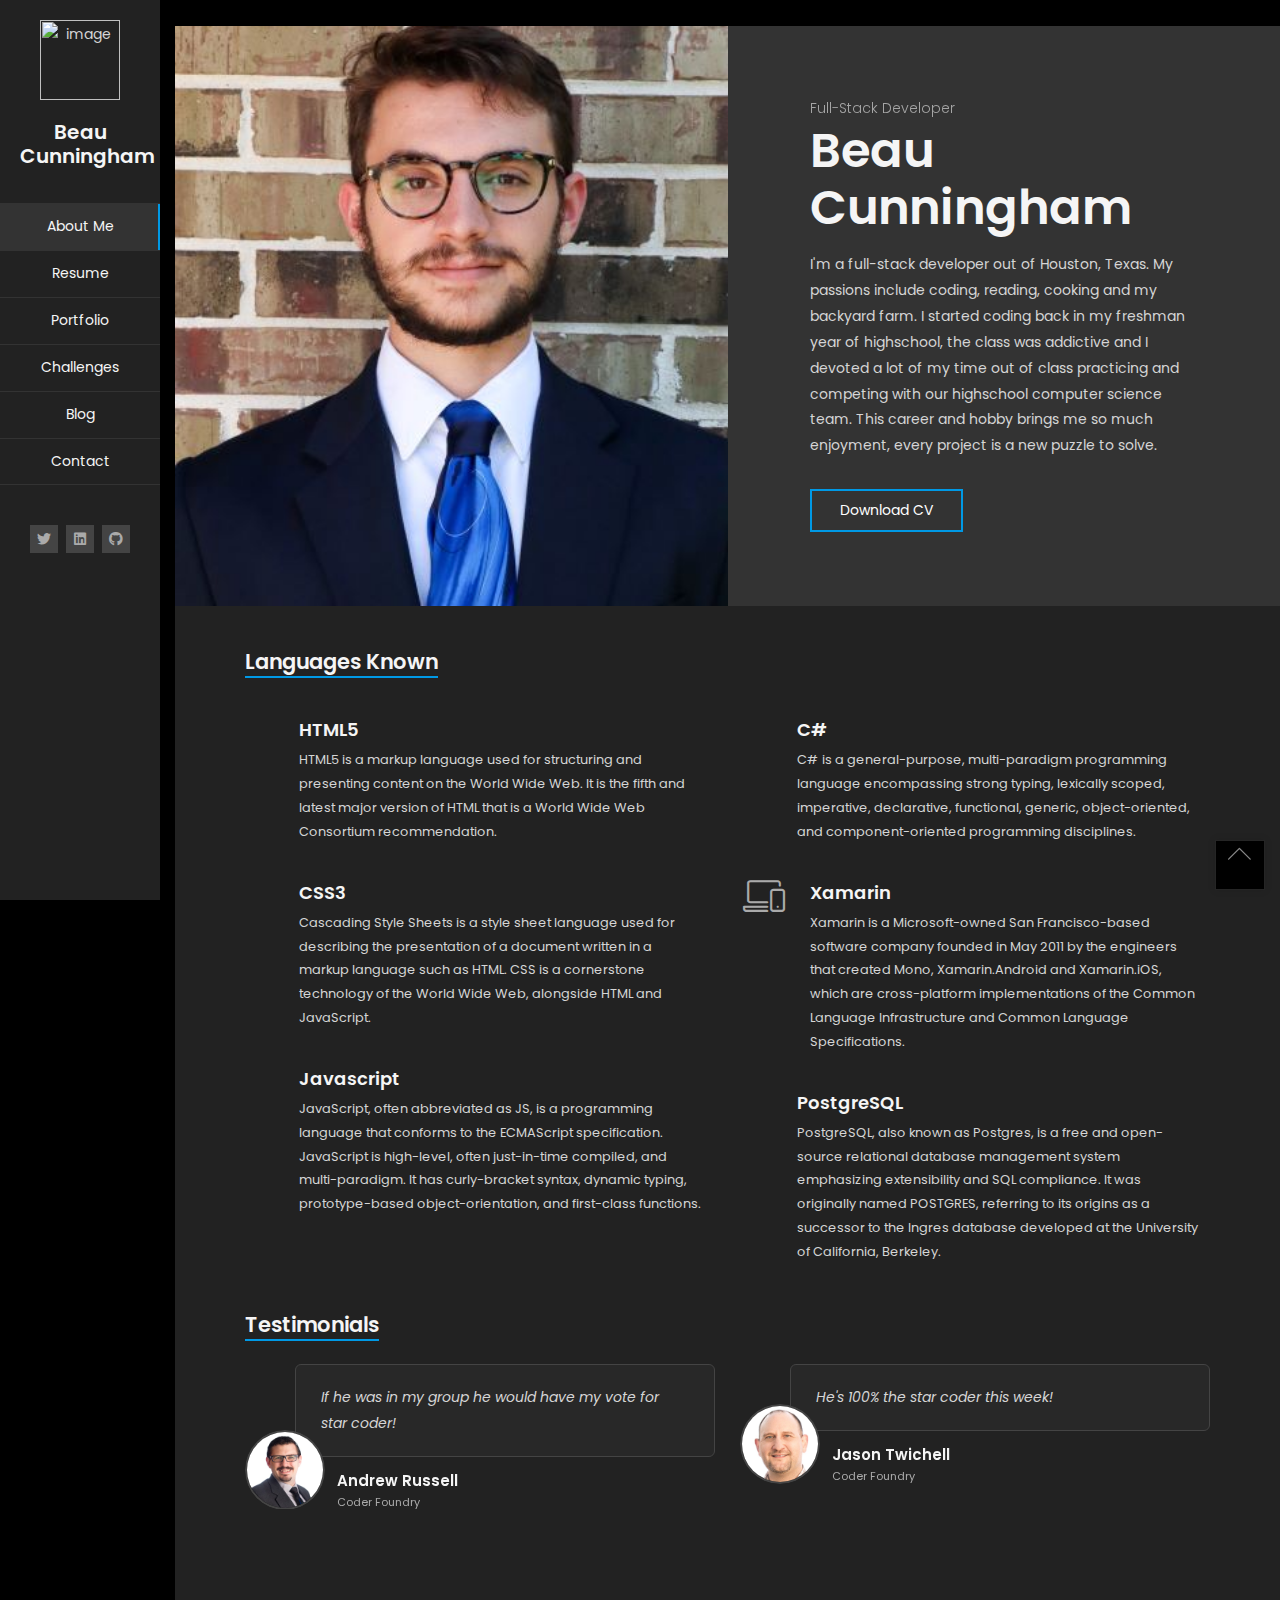
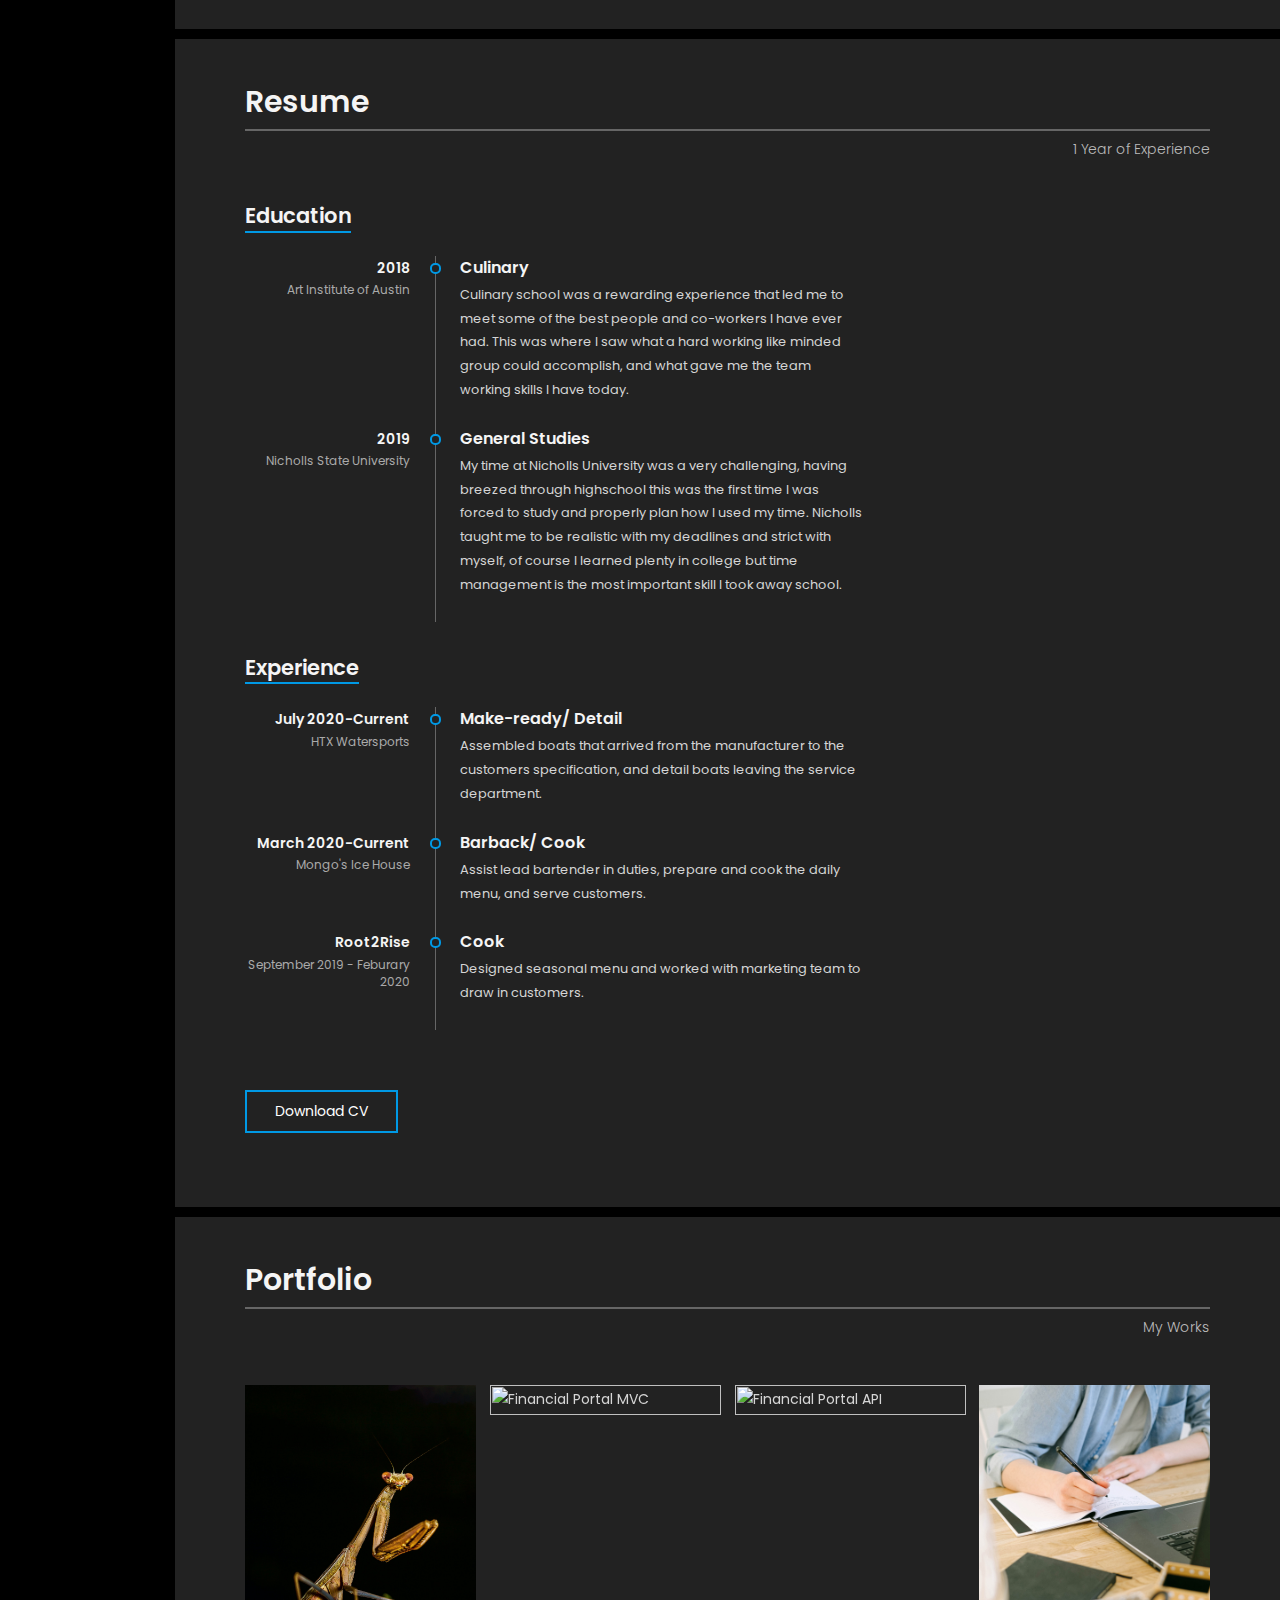
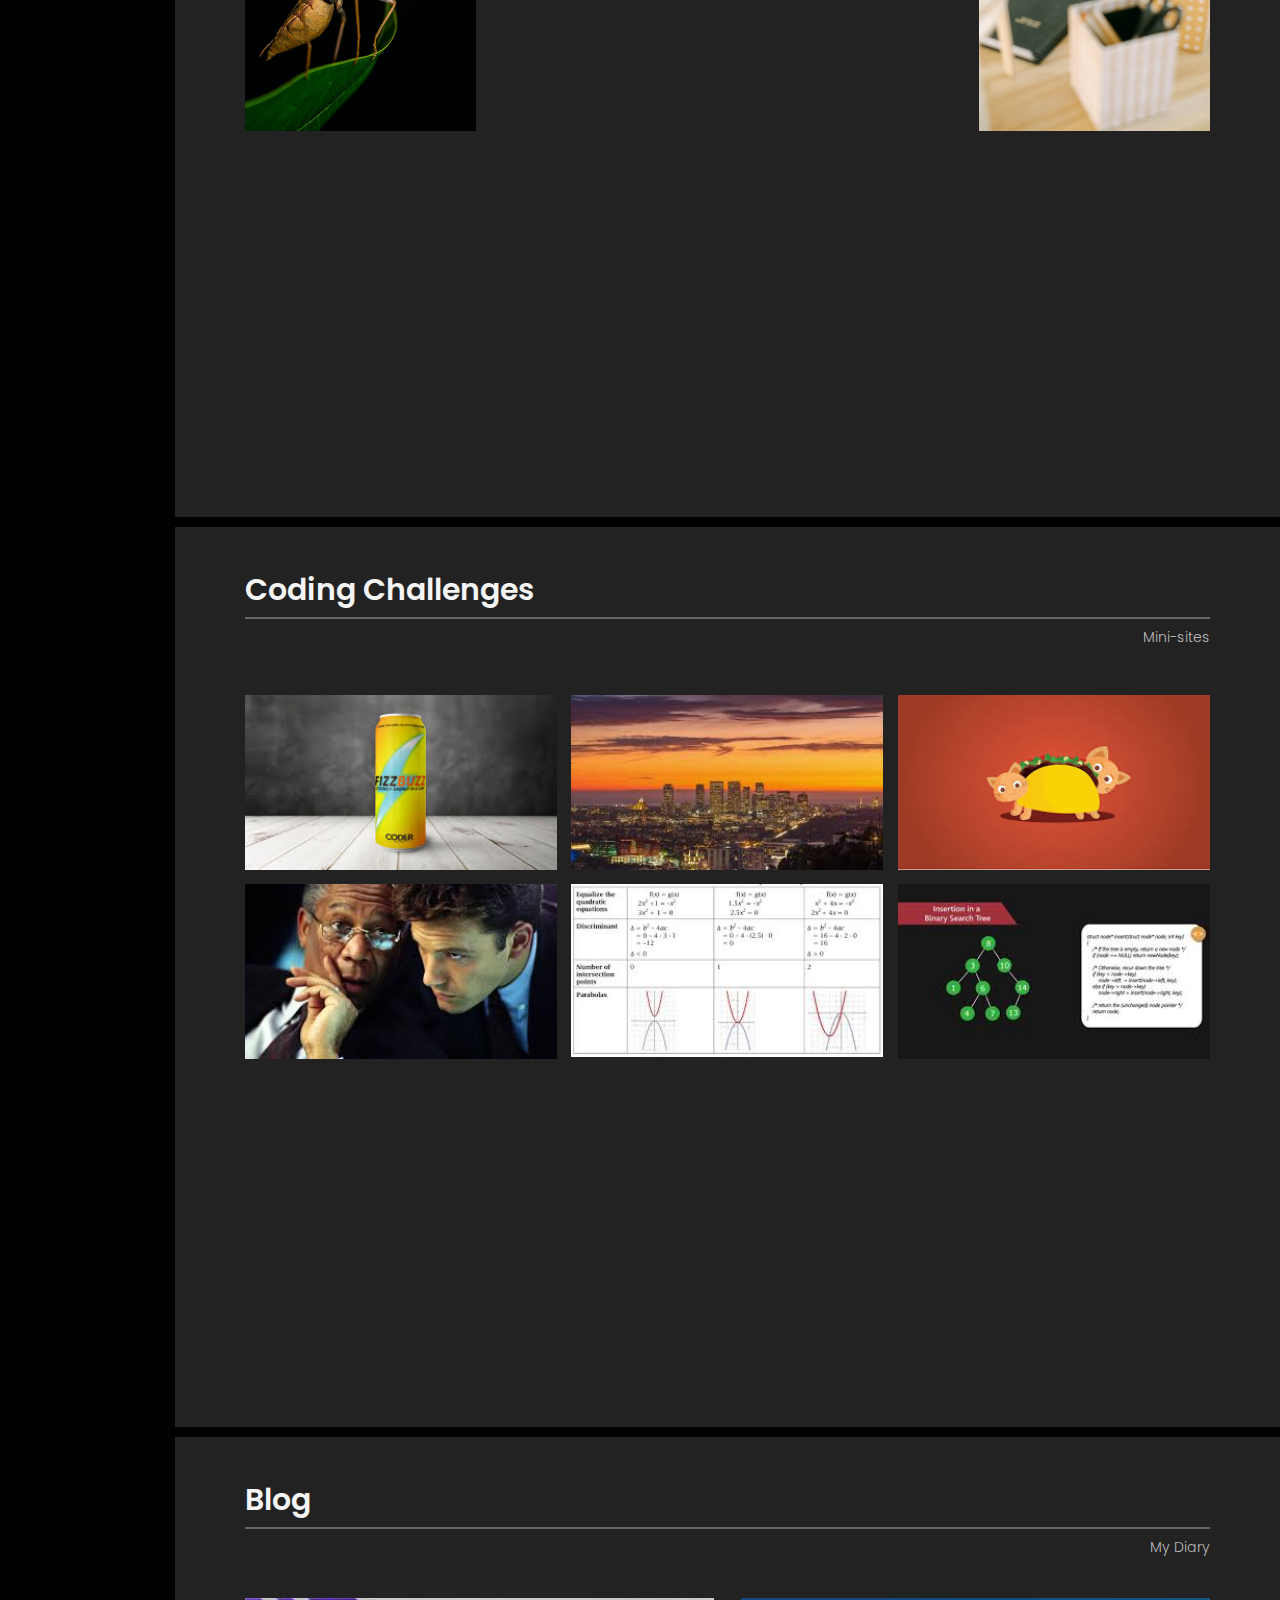
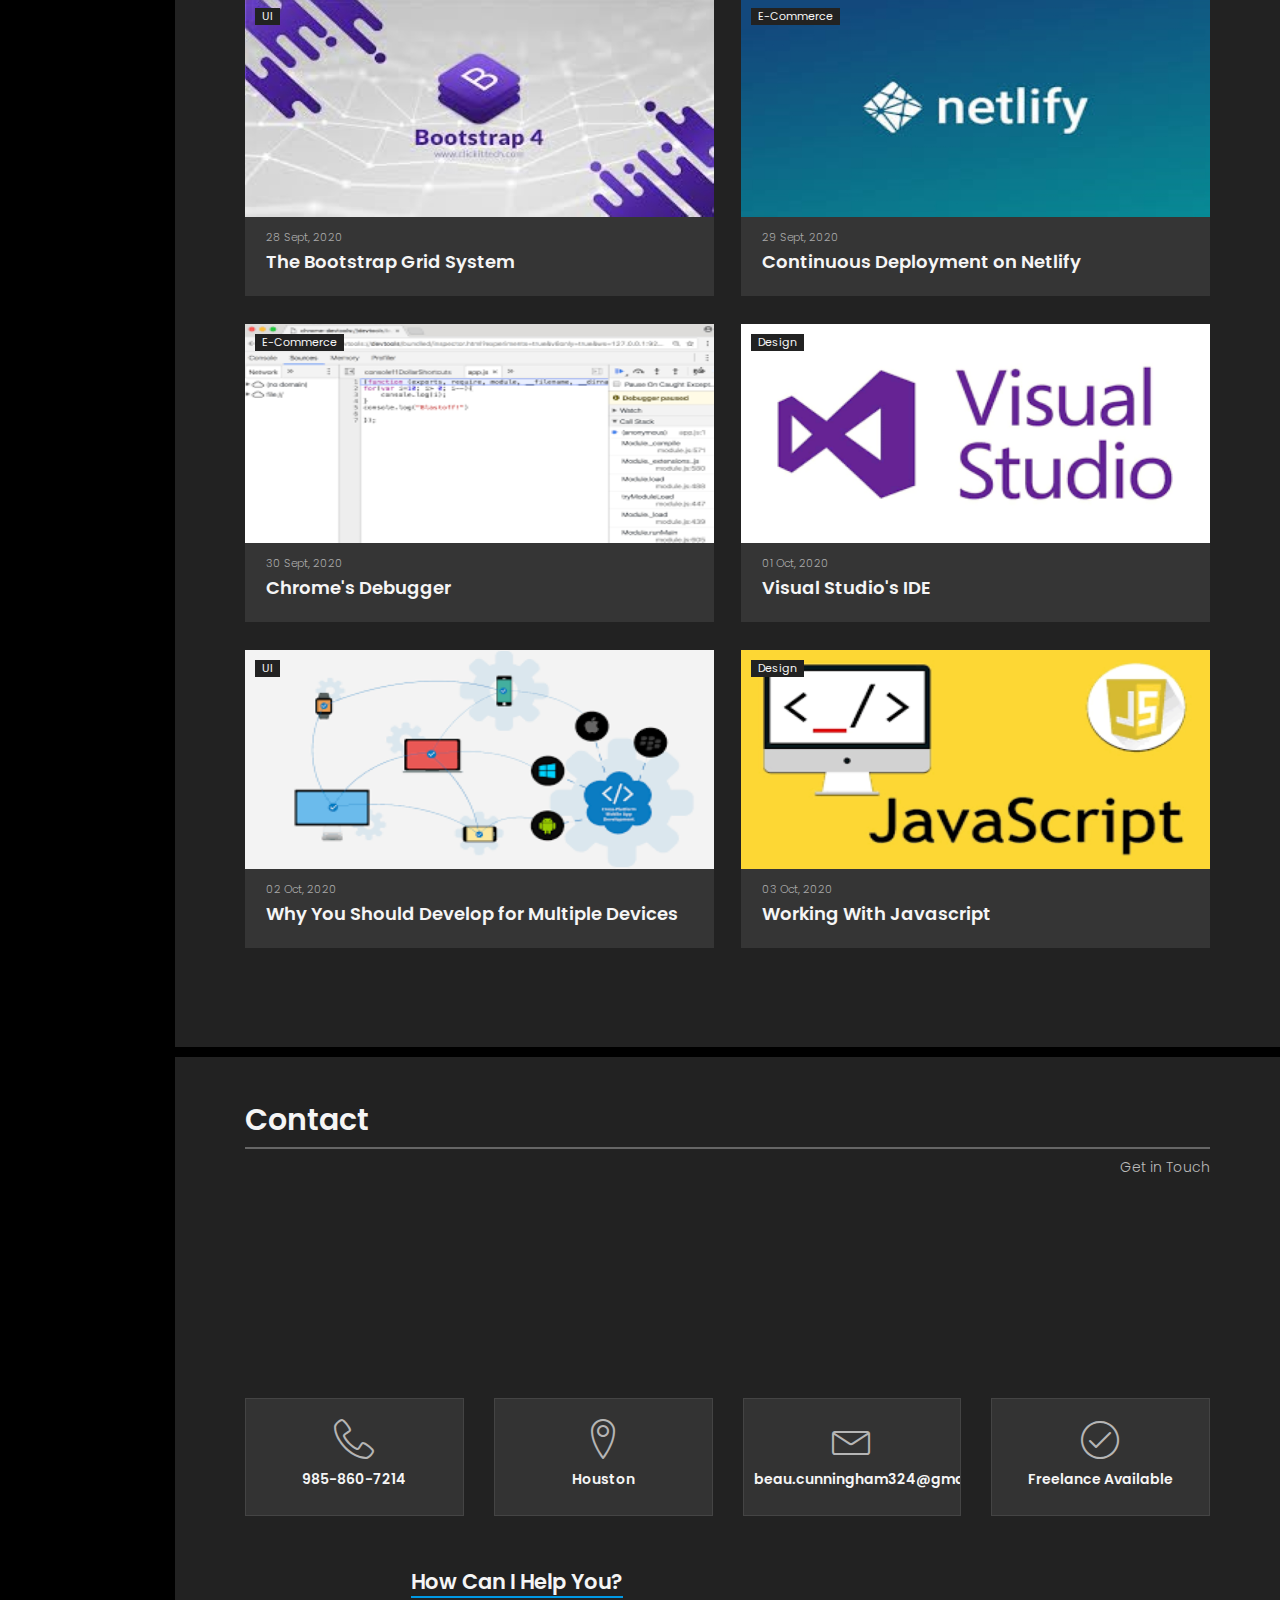
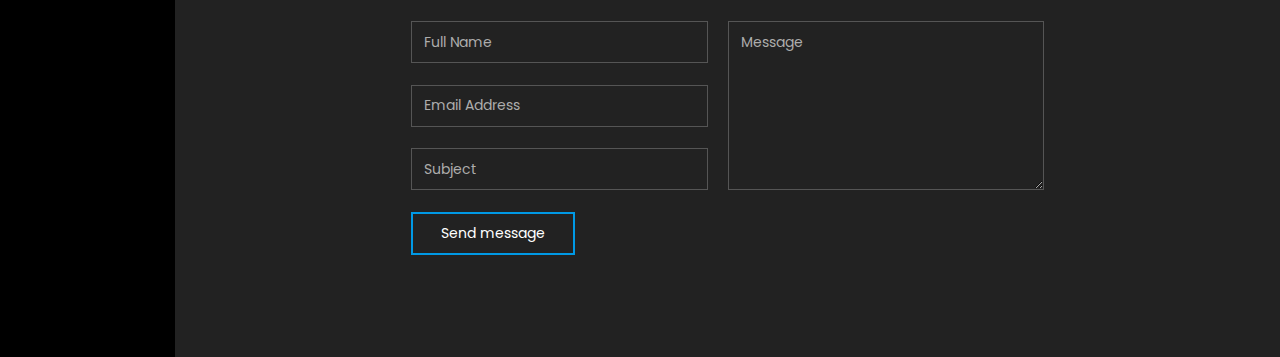
==== index.html @ 1d4fbd70 "header" ====
﻿﻿
<!DOCTYPE html>
<html lang="en" class="no-js">
<head>
    <meta charset="UTF-8" />
    <meta http-equiv="X-UA-Compatible" content="IE=edge">
    <title>Beau Cunningham</title>
    <meta name="viewport" content="width=device-width, initial-scale=1, maximum-scale=1" />
    <meta name="description" content="Kerge - Resume / CV / vCard Template" />
    <meta name="keywords" content="vcard, resposnive, retina, resume, jquery, css3, bootstrap, Material CV, portfolio" />
    <meta name="author" content="lmpixels" />
    <link rel="shortcut icon" href="favicon.ico">



    <link rel="stylesheet" href="https://cdn.jsdelivr.net/gh/devicons/devicon@master/devicon.min.css">
    <link rel="stylesheet" href="https://cdn.jsdelivr.net/gh/devicons/devicon@master/devicon.min.css">
    <link rel="stylesheet" href="https://cdn.jsdelivr.net/gh/devicons/devicon@master/devicon.min.css">
    <link rel="stylesheet" href="https://cdn.jsdelivr.net/gh/devicons/devicon@master/devicon.min.css">
    <link rel="stylesheet" href="https://cdn.jsdelivr.net/gh/devicons/devicon@master/devicon.min.css">
    <link rel="stylesheet" href="/content/bootstrap.min.css" type="text/css">
    <link rel="stylesheet" href="/content/animate.css" type="text/css">
    <link rel="stylesheet" href="/content/animations.css" type="text/css">
    <link rel="stylesheet" href="/content/owl.carousel.css" type="text/css">
    <link rel="stylesheet" href="/content/magnific-popup.css" type="text/css">
    <link rel="stylesheet" href="/content/main.css" type="text/css">




    <script src="/scripts/modernizr.custom.js"></script>
</head>

<body>
    <!-- Loading animation -->
    <div class="preloader">
        <div class="preloader-animation">
            <div class="preloader-spinner">
            </div>
        </div>
    </div>
    <!-- /Loading animation -->

    <div id="page" class="page one-page-style">
        <!-- Header -->
        <header id="site_header" class="header mobile-menu-hide">
            <div class="header-content clearfix">
                <div class="my-photo">
                    <img src="images/IMG_9470.JPG" alt="image" />
                </div>

                <div class="site-title-block">
                    <div class="site-title">Beau Cunningham</div>
                </div>

                <!-- Navigation -->
                <div class="site-nav">
                    <!-- Main menu -->
                    <ul id="nav" class="site-main-menu">
                        <li>
                            <a class="pt-trigger" href="#about-me">About Me</a><!-- href value = data-id without # of .pt-page. -->
                        </li>
                        <li>
                            <a class="pt-trigger" href="#resume">Resume</a>
                        </li>
                        <li>
                            <a class="pt-trigger" href="#portfolio">Portfolio</a>
                        </li>
                        <li>
                            <a class="pt-trigger" href="#challenges">Challenges</a>
                        </li>
                        <li>
                            <a class="pt-trigger" href="#blog">Blog</a>
                        </li>
                        <li>
                            <a class="pt-trigger" href="#contact">Contact</a>
                        </li>
                    </ul>
                    <!-- /Main menu -->
                </div>
                <!-- Navigation -->
                <!-- Social Links -->
                <div class="social-links">
                    <a href="https://twitter.com/BeauCunningham3" target="_blank"><i class="fab fa-twitter"></i></a>
                    <a href="https://www.linkedin.com/in/beau-cunningham-17504b1b8/" target="_blank"><i class="fab fa-linkedin"></i></a>
                    <a href=" https://github.com/Beau324" target=" _blank"><i class=" fab fa-github"></i></a>

                </div>
                <!-- / Social Links -->
                <!-- Copyrights -->
                <!-- / Copyrights -->
            </div>
        </header>
        <!-- /Header -->
        <!-- Mobile Header -->
        <div class="mobile-header mobile-visible">
            <div class="mobile-logo-container">
                <div class="mobile-header-image">
                    <a href="#">
                        <img src="images/IMG_9470.JPG" alt="image" />
                    </a>
                </div>
                <div class="mobile-site-title"><a href="#">Beau Cunningham</a></div>
            </div>

            <a class="menu-toggle mobile-visible">
                <i class="fa fa-bars"></i>
            </a>
        </div>
        <!-- /Mobile Header -->
        <!-- Arrows Nav -->
        <div class="lmpixels-scroll-to-top"><i class="lnr lnr-chevron-up"></i></div>
        <!-- /Arrows Nav -->
        <!-- Main Content -->
        <div id="main" class="site-main">
            <!-- Page changer wrapper -->
            <div class="pt-wrapper">
                <!-- Subpages -->
                <div class="subpages">

                    <!-- Home Subpage -->
                    <section class="pt-page" id="about-me">
                        <div class="section-inner start-page-full-width">
                            <div class="start-page-full-width">
                                <div class="row">
                                    <div class="col-sm-12 col-md-6 col-lg-6">
                                        <div class="inner-content">
                                            <div class="fill-block"></div>
                                        </div>
                                    </div>
                                    <div class="col-sm-12 col-md-6 col-lg-6">
                                        <div class="inner-content">
                                            <div class="hp-text-block">
                                                <!-- Text rotation / Subtitle -->
                                                <div class="owl-carousel text-rotation">
                                                    <div class="item">
                                                        <div class="sp-subtitle">Full-Stack Developer</div>
                                                    </div>
                                                    <div class="item">
                                                        <div class="sp-subtitle">Free Lancer</div>
                                                    </div>
                                                </div>
                                                <!-- /Text rotation / Subtitle -->

                                                <h2 class="hp-main-title">Beau Cunningham</h2>
                                                <p>I'm a full-stack developer out of Houston, Texas. My passions include coding, reading, cooking and my backyard farm. I started coding back in my freshman year of highschool, the class was addictive and I devoted a lot of my time out of class practicing and competing with our highschool computer science team. This career and hobby brings me so much enjoyment, every project is a new puzzle to solve.</p>
                                                <div class="hp-buttons">
                                                    <a href="#" target="_blank" class="btn btn-primary">Download CV</a>
                                                </div>
                                            </div>
                                        </div>
                                    </div>
                                </div>
                            </div>
                        </div>

                        <div class="section-inner custom-page-content">
                            <div class="page-content">
                                <!-- Services Block Title -->
                                <div class="row">
                                    <div class="col-xs-12 col-sm-12">
                                        <div class="col-inner">
                                            <div class="block-title">
                                                <h3>Languages Known</h3>
                                            </div>
                                        </div>
                                    </div>
                                </div>
                                <!-- /Services Block Title -->
                                <!-- Services Block -->
                                <div class="row">
                                    <div class="col-xs-12 col-sm-6">
                                        <div class="col-inner">
                                            <div class="info-list-w-icon">
                                                <!-- Service Item 1 -->
                                                <div class="info-block-w-icon">
                                                    <div class="ci-icon">

                                                        <i class="devicon-html5-plain-wordmark"></i>
                                                    </div>
                                                    <div class="ci-text">
                                                        <h4>HTML5</h4>
                                                        <p>HTML5 is a markup language used for structuring and presenting content on the World Wide Web. It is the fifth and latest major version of HTML that is a World Wide Web Consortium recommendation. </p>
                                                    </div>
                                                </div>
                                                <!-- /Service Item 1 -->
                                                <div class="info-block-w-icon">
                                                    <div class="ci-icon">
                                                        <i class="devicon-css3-plain-wordmark"></i>

                                                    </div>
                                                    <div class="ci-text">
                                                        <h4>CSS3</h4>
                                                        <p>Cascading Style Sheets is a style sheet language used for describing the presentation of a document written in a markup language such as HTML. CSS is a cornerstone technology of the World Wide Web, alongside HTML and JavaScript.</p>
                                                    </div>
                                                </div>
                                                <!-- Service Item 2 -->
                                                <div class="info-block-w-icon">
                                                    <div class="ci-icon">

                                                        <i class="devicon-javascript-plain"></i>
                                                    </div>
                                                    <div class="ci-text">
                                                        <h4>Javascript</h4>
                                                        <p>JavaScript, often abbreviated as JS, is a programming language that conforms to the ECMAScript specification. JavaScript is high-level, often just-in-time compiled, and multi-paradigm. It has curly-bracket syntax, dynamic typing, prototype-based object-orientation, and first-class functions.</p>
                                                    </div>
                                                </div>
                                                <!-- Service Item 2 -->
                                            </div>
                                        </div>
                                    </div>

                                    <div class="col-xs-12 col-sm-6">
                                        <div class="col-inner">
                                            <div class="info-list-w-icon">
                                                <!-- Service Item 3 -->
                                                <div class="info-block-w-icon">
                                                    <div class="ci-icon">
                                                        <!--<i class="lnr lnr-pencil"></i>-->
                                                        <i class="devicon-csharp-plain"></i>
                                                    </div>
                                                    <div class="ci-text">
                                                        <h4>C#</h4>
                                                        <p>C# is a general-purpose, multi-paradigm programming language encompassing strong typing, lexically scoped, imperative, declarative, functional, generic, object-oriented, and component-oriented programming disciplines.</p>
                                                    </div>
                                                </div>
                                                <!-- Service Item 3 -->
                                                <div class="info-block-w-icon">
                                                    <div class="ci-icon">
                                                        <i class="lnr lnr-laptop-phone"></i>
                                                    </div>
                                                    <div class="ci-text">
                                                        <h4>Xamarin</h4>
                                                        <p>Xamarin is a Microsoft-owned San Francisco-based software company founded in May 2011 by the engineers that created Mono, Xamarin.Android and Xamarin.iOS, which are cross-platform implementations of the Common Language Infrastructure and Common Language Specifications.</p>
                                                    </div>
                                                </div>
                                                <!-- Service Item 4 -->
                                                <div class="info-block-w-icon">
                                                    <div class="ci-icon">
                                                        <i class="devicon-postgresql-plain-wordmark"></i>

                                                    </div>
                                                    <div class="ci-text">
                                                        <h4>PostgreSQL</h4>
                                                        <p>PostgreSQL, also known as Postgres, is a free and open-source relational database management system emphasizing extensibility and SQL compliance. It was originally named POSTGRES, referring to its origins as a successor to the Ingres database developed at the University of California, Berkeley.</p>
                                                    </div>
                                                </div>
                                                <!-- Service Item 4 -->
                                            </div>
                                        </div>
                                    </div>

                                </div>

                                <!-- /Services Block -->
                                <!-- Testimonials Block -->
                                <div class="row">
                                    <div class="col-xs-12 col-sm-12">
                                        <div class="col-inner ts-25 bs-50">
                                            <!-- Testimonials Block Title -->
                                            <div class="block-title">
                                                <h3>Testimonials<span></span></h3>
                                            </div>
                                            <!-- /Testimonials Block Title -->
                                            <!-- Testimonials Carousel Block -->
                                            <div class="testimonials owl-carousel">
                                                <!-- Testimonial 1 -->
                                                <div class="testimonial-item">

                                                    <!-- Testimonial Content -->
                                                    <div class="testimonial-content">
                                                        <div class="testimonial-text">
                                                            <p>If he was in my group he would have my vote for star coder!</p>
                                                        </div>
                                                    </div>
                                                    <!-- /Testimonial Content -->
                                                    <!-- Testimonial Author -->
                                                    <div class="testimonial-credits">
                                                        <!-- Picture -->
                                                        <div class="testimonial-picture">
                                                            <img src="images/DrewTestimonial.jpg" alt="Andrew Russell" />
                                                        </div>
                                                        <!-- /Picture -->
                                                        <!-- Testimonial author information -->
                                                        <div class="testimonial-author-info">
                                                            <p class="testimonial-author">Andrew Russell</p>
                                                            <p class="testimonial-firm">Coder Foundry</p>
                                                        </div>
                                                    </div>
                                                    <!-- /Testimonial author information -->

                                                </div>
                                                <!-- End of Testimonial 1 -->
                                                <!-- Testimonial 2 -->
                                                <div class="testimonial-item">

                                                    <!-- Testimonial Content -->
                                                    <div class="testimonial-content">
                                                        <div class="testimonial-text">
                                                            <p>He's 100% the star coder this week!</p>
                                                        </div>
                                                    </div>
                                                    <!-- /Testimonial Content -->
                                                    <!-- Testimonial Author -->
                                                    <div class="testimonial-credits">
                                                        <!-- Picture -->
                                                        <div class="testimonial-picture">
                                                            <img src="images/JasonTestimonial.jpg" alt="Jason Twichell" />
                                                        </div>
                                                        <!-- /Picture -->
                                                        <!-- Testimonial author information -->
                                                        <div class="testimonial-author-info">
                                                            <p class="testimonial-author">Jason Twichell</p>
                                                            <p class="testimonial-firm">Coder Foundry</p>
                                                        </div>
                                                    </div>
                                                    <!-- /Testimonial author information -->
                                                </div>
                                                <!-- End of Testimonial 2 -->
                                            </div>
                                            <!-- /Testimonials Carousel Block -->
                                        </div>
                                    </div>
                                </div>
                                <!-- /Testimonials Block -->

                            </div>
                        </div>
                    </section>
                    <!-- End of Home Subpage -->
                    <!-- Resume Subpage -->

                    <section class="pt-page" id="resume">
                        <div class="section-inner custom-page-content">
                            <div class="section-title-block second-style">
                                <h2 class="section-title">Resume</h2>
                                <h5 class="section-description">1 Year of Experience</h5>
                            </div>

                            <div class="section-content">
                                <div class="row">
                                    <div class="col-xs-12 col-sm-8">
                                        <div class="col-inner bs-30">
                                            <div class="block-title">
                                                <h3>Education</h3>
                                            </div>

                                            <div class="timeline timeline-second-style bs-30 clearfix">
                                                <div class="timeline-item clearfix">
                                                    <div class="left-part">
                                                        <h5 class="item-period">2018</h5>
                                                        <span class="item-company">Art Institute of Austin</span>
                                                    </div>
                                                    <div class="divider"></div>
                                                    <div class="right-part">
                                                        <h4 class="item-title">Culinary</h4>

                                                        <p>Culinary school was a rewarding experience that led me to meet some of the best people and co-workers I have ever had. This was where I saw what a hard working like minded group could accomplish, and what gave me the team working skills I have today.</p>
                                                    </div>
                                                </div>

                                                <div class="timeline-item clearfix">
                                                    <div class="left-part">
                                                        <h5 class="item-period">2019</h5>
                                                        <span class="item-company">Nicholls State University</span>
                                                    </div>
                                                    <div class="divider"></div>
                                                    <div class="right-part">
                                                        <h4 class="item-title">General Studies</h4>
                                                        <p>My time at Nicholls University was a very challenging, having breezed through highschool this was the first time I was forced to study and properly plan how I used my time. Nicholls taught me to be realistic with my deadlines and strict with myself, of course I learned plenty in college but time management is the most important skill I took away school.</p>
                                                    </div>
                                                </div>
                                            </div>

                                            <div class="block-title">
                                                <h3>Experience<span></span></h3>
                                            </div>


                                            <div class="timeline timeline-second-style clearfix">
                                                <div class="timeline-item clearfix">
                                                    <div class="left-part">
                                                        <h5 class="item-period">July 2020-Current</h5>
                                                        <span class="item-company">HTX Watersports</span>
                                                    </div>
                                                    <div class="divider"></div>
                                                    <div class="right-part">
                                                        <h4 class="item-title">Make-ready/ Detail</h4>
                                                        <p>Assembled boats that arrived from the manufacturer to the customers specification, and detail boats leaving the service department.</p>
                                                    </div>
                                                </div>

                                                <div class="timeline-item clearfix">
                                                    <div class="left-part">
                                                        <h5 class="item-period">March 2020-Current</h5>
                                                        <span class="item-company">Mongo's Ice House</span>
                                                    </div>
                                                    <div class="divider"></div>
                                                    <div class="right-part">
                                                        <h4 class="item-title">Barback/ Cook</h4>
                                                        <p>Assist lead bartender in duties, prepare and cook the daily menu, and serve customers.</p>
                                                    </div>
                                                </div>

                                                <div class="timeline-item clearfix">
                                                    <div class="left-part">
                                                        <h5 class="item-period">Root2Rise</h5>
                                                        <span class="item-company">September 2019 - Feburary 2020</span>
                                                    </div>
                                                    <div class="divider"></div>
                                                    <div class="right-part">
                                                        <h4 class="item-title">Cook</h4>
                                                        <p>Designed seasonal menu and worked with marketing team to draw in customers.</p>
                                                    </div>
                                                </div>
                                            </div>
                                        </div>
                                    </div>
                                    <div class=" col-xs-12 col-sm-4">
                                        <div class="col-inner">

                                        </div>
                                    </div>
                                </div>

                                <div class="row">
                                    <div class="col-xs-12 col-sm-12">
                                        <div class="col-inner ts-30">
                                            <a href="#" target="_blank" class="btn btn-primary">Download CV</a>
                                        </div>
                                    </div>
                                </div>
                            </div>
                        </div>
                    </section>
                    <!-- End of Resume Subpage -->
                    <!-- Portfolio Subpage -->
                    <section class="pt-page" id="portfolio">
                        <div class="section-inner custom-page-content">
                            <div class="section-title-block second-style">
                                <h2 class="section-title">Portfolio</h2>
                                <h5 class="section-description">My Works</h5>
                            </div>

                            <div class="section-content">
                                <div class="row">
                                    <div class="col-xs-12 col-sm-12">
                                        <!-- Portfolio Content -->
                                        <div class="portfolio-content">

                                            <!-- Portfolio Grid -->
                                            <div class="portfolio-grid four-columns">

                                                <figure class="item lbaudio" data-groups='["category_all", "category_soundcloud"]'>

                                                    <div class="portfolio-item-img">
                                                        <img src="images/pexels-brandon-phan-1085542.jpg" alt="Bug Tracker" />
                                                        <a href="bugTracker.html" class="ajax-page-load"></a>
                                                    </div>
                                                    <h4 class="name">Bug Tracker</h4>
                                                    <span class="category">Bug Tracker</span>
                                                </figure>
                                                <figure class="item standard" data-groups='["category_all", "category_media"]'>
                                                    <div class="portfolio-item-img">
                                                        <img src="images/pexels-karolina-grabowska-4386433.jpg" alt="Financial Portal MVC" title="" />
                                                        <a href="FinancialPortalMVC.html" class="ajax-page-load"></a>
                                                    </div>
                                                    <h4 class="name">Financial Portal MVC</h4>
                                                    <span class="category">Financial Portal MVC</span>
                                                </figure>
                                                <figure class="item lbvideo" data-groups='["category_all", "category_vimeo-videos"]'>
                                                    <div class="portfolio-item-img">
                                                        <img src="images/pexels-karolina-grabowska-4386476.jpg" alt="Financial Portal API" title="" />
                                                        <a href="FinancialPortalAPI.html" class="ajax-page-load"></a>
                                                    </div>
                                                    <h4 class="name">Financial Portal API</h4>
                                                    <span class="category">Financial Portal API</span>
                                                </figure>
                                                <figure class="item lbvideo" data-groups='["category_all", "category_vimeo-videos"]'>
                                                    <div class="portfolio-item-img">
                                                        <img src="images/pexels-ivan-samkov-4240497.jpg" alt="Personal Blog" title="" />
                                                        <a href="Blog.html" class="ajax-page-load"></a>
                                                    </div>
                                                    <h4 class="name">Personal Blog</h4>
                                                    <span class="category">Personal Blog</span>
                                                </figure>
                                            </div>
                                        </div>
                                        <!-- /Portfolio Content -->
                                    </div>
                                </div>
                            </div>
                        </div>
                    </section>
                    <section class="pt-page" id="challenges">
                        <div class="section-inner custom-page-content">
                            <div class="section-title-block second-style">
                                <h2 class="section-title">Coding Challenges</h2>
                                <h5 class="section-description">Mini-sites</h5>
                            </div>
                            <div class=" row">
                                <div class="col-xs-12 col-sm-12">
                                    <div class=" portfolio-grid three-columns">
                                        <figure class="item standard" data-groups='["category_all", "category_media"]'>
                                            <div class="portfolio-item-img">
                                                <img src="images/Fizzbuzz.jpg" alt="Fizzbuzz" title="" />
                                                <a href="" data-toggle="modal" data-target="#fbModal"></a>
                                            </div>
                                            <h4 class="name">Fizzbuzz</h4>
                                            <span class="category">Coding Challenge</span>
                                        </figure>
                                        <div id="fbModal" class="modal" role="dialog">
                                            <div class="modal-dialog">
                                                <!-- Modal content-->
                                                <div class="modal-content">
                                                    <div class="modal-header">
                                                        <h4 class="modal-title">Fizzbuzz</h4>
                                                        <button type="button" class="close" data-dismiss="modal">&times;</button>

                                                    </div>
                                                    <div class="modal-body">
                                                        <img src="images/Fizzbuzz.jpg" alt="Fizzbuzz" title="" />
                                                        <p class="">The "Fizz-Buzz test" is an interview question designed to help filter out the 99.5% of programming job candidates who can't seem to program their way out of a wet paper bag. The text of the programming assignment is as follows:</p>
                                                        <ul class="">
                                                            <li>Write a program that prints the numbers from 1 to 100.</li>
                                                            <li>For multiples of three print “Fizz” instead of the number.</li>
                                                            <li>For the multiples of five print “Buzz” instead of the number.</li>
                                                            <li>For numbers which are multiples of both three and five print “FizzBuzz”.</li>
                                                        </ul>
                                                        <a class="btn" href="https://beau-cunningham-fizzbuzz.netlify.app" target="_blank">Demo</a>
                                                    </div>
                                                    <div class="modal-footer">
                                                        <button type="button" class="btn btn-default" data-dismiss="modal">Close</button>
                                                    </div>
                                                </div>

                                            </div>
                                        </div>
                                        <figure class="item lbimage" data-groups='["category_all", "category_mockups"]'>
                                            <div class="portfolio-item-img">
                                                <img src="images/SunsetHills.jpg" alt="Sunset Hills" title="" />
                                                <a href="" data-toggle="modal" data-target="#shModal"></a>
                                            </div>
                                            <h4 class="name">Sunset Hills</h4>
                                            <span class="category">Coding Challenge</span>
                                        </figure>
                                        <div id="shModal" class="modal fade" role="dialog">
                                            <div class="modal-dialog">

                                                <!-- Modal content-->
                                                <div class="modal-content">
                                                    <div class="modal-header">
                                                        <h4 class="modal-title">Sunset Hills</h4>
                                                        <button type="button" class="close" data-dismiss="modal">&times;</button>
                                                    </div>
                                                    <div class="modal-body">
                                                        <img src="images/SunsetHills.jpg" />
                                                        <p>Sunset Hills is a coding challenge that was created by the founder of my school, it demonstrates array manipulation and looping.</p>
                                                        <ul>
                                                            <li>Takes in user inputs.</li>
                                                            <li>Iterate through the array.</li>
                                                            <li>Compare the index to the ones before it.</li>
                                                            <li>Display what buildings will be able to see the sunset.</li>
                                                        </ul>
                                                        <a class="btn" href="https://beau-cunningham-sunsethills.netlify.app" target="_blank">Demo</a>
                                                    </div>
                                                    <div class="modal-footer">
                                                        <button type="button" class="btn btn-default" data-dismiss="modal">Close</button>
                                                    </div>
                                                </div>

                                            </div>
                                        </div>
                                        <figure class="item lbvideo" data-groups='["category_all", "category_youtube-videos"]'>
                                            <div class="portfolio-item-img">
                                                <img src="images/TacocaT.jpg" alt="TacocaT" title="" />
                                                <a href="" data-toggle="modal" data-target="#pModal"></a>
                                            </div>
                                            <h4 class="name">TaoccaT</h4>
                                            <span class="category">Coding Challenge</span>
                                        </figure>
                                        <div id="pModal" class="modal fade" role="dialog">
                                            <div class="modal-dialog">

                                                <!-- Modal content-->
                                                <div class="modal-content">
                                                    <div class="modal-header">
                                                        <h4 class="modal-title">TacocaT</h4>
                                                        <button type="button" class="close" data-dismiss="modal">&times;</button>

                                                    </div>
                                                    <div class="modal-body">
                                                        <img src="images/TacocaT.jpg" />
                                                        <p>The palindrome checker allows a user to input a string and return whether or not the inputted string is a palindrome.</p>
                                                        <ul>
                                                            <li>Takes in a user string.</li>
                                                            <li>Reverses the user's string.</li>
                                                            <li>Checks the reversed string against the original string.</li>
                                                            <li>Returns whether or not the inputted string is or is not a palindrome.</li>
                                                        </ul>
                                                        <a class="btn" href="https://beau-cunningham-palindrome.netlify.app" target="_blank">Demo</a>
                                                    </div>
                                                    <div class="modal-footer">
                                                        <button type="button" class="btn btn-default" data-dismiss="modal">Close</button>
                                                    </div>
                                                </div>

                                            </div>
                                        </div>
                                        <figure class="item standard" data-groups='["category_all", "category_media"]'>
                                            <div class="portfolio-item-img">
                                                <img src="images/SumOfAllFears.jpg" alt="Sum of All Fears" title="" />
                                                <a href="portfolio-1.html" class="ajax-page-load"></a>
                                            </div>
                                            <h4 class="name">Sum of All Fears</h4>
                                            <span class="category">Coding Challenge</span>
                                        </figure>
                                        <div id="sumModal" class="modal fade" role="dialog">
                                            <div class="modal-dialog">

                                                <!-- Modal content-->
                                                <div class="modal-content">
                                                    <div class="modal-header">
                                                        <button type="button" class="close" data-dismiss="modal">&times;</button>
                                                        <h4 class="modal-title">Modal Header</h4>
                                                    </div>
                                                    <div class="modal-body">
                                                        <p>Some text in the modal.</p>
                                                    </div>
                                                    <div class="modal-footer">
                                                        <button type="button" class="btn btn-default" data-dismiss="modal">Close</button>
                                                    </div>
                                                </div>

                                            </div>
                                        </div>
                                        <figure class="item lbimage" data-groups='["category_all", "category_mockups"]'>
                                            <div class="portfolio-item-img">
                                                <img src="images/TreeConstructor.jpg" alt="Tree Constructor" title="" />
                                                <a class="lightbox" title="Tree Constructor" href="images/5.jpg"></a>
                                            </div>
                                            <h4 class="name">Tree Constructor</h4>
                                            <span class="category">Coding Challenge</span>
                                        </figure>
                                        <div id="tcModal" class="modal fade" role="dialog">
                                            <div class="modal-dialog">

                                                <!-- Modal content-->
                                                <div class="modal-content">
                                                    <div class="modal-header">
                                                        <button type="button" class="close" data-dismiss="modal">&times;</button>
                                                        <h4 class="modal-title">Modal Header</h4>
                                                    </div>
                                                    <div class="modal-body">
                                                        <p>Some text in the modal.</p>
                                                    </div>
                                                    <div class="modal-footer">
                                                        <button type="button" class="btn btn-default" data-dismiss="modal">Close</button>
                                                    </div>
                                                </div>

                                            </div>
                                        </div>
                                        <figure class="item lbvideo" data-groups='["category_all", "category_youtube-videos"]'>
                                            <div class="portfolio-item-img">
                                                <img src="images/FindIntersection.jpg" alt="Find Intersection" title="" />
                                                <a href="https://www.youtube.com/embed/bg0gv2YpIok" class="lightbox mfp-iframe" title="Find Intersection"></a>
                                            </div>
                                            <h4 class="name">Find Intersection</h4>
                                            <span class="category">Coding Challenge</span>
                                        </figure>
                                        <div id="fiModal" class="modal fade" role="dialog">
                                            <div class="modal-dialog">

                                                <!-- Modal content-->
                                                <div class="modal-content">
                                                    <div class="modal-header">
                                                        <button type="button" class="close" data-dismiss="modal">&times;</button>
                                                        <h4 class="modal-title">Modal Header</h4>
                                                    </div>
                                                    <div class="modal-body">
                                                        <p>Some text in the modal.</p>
                                                    </div>
                                                    <div class="modal-footer">
                                                        <button type="button" class="btn btn-default" data-dismiss="modal">Close</button>
                                                    </div>
                                                </div>

                                            </div>
                                        </div>
                                    </div>
                                </div>
                            </div>
                        </div>

                    </section>
                    <!-- /Portfolio Subpage -->
                    <!-- Blog Subpage -->
                    <section class="pt-page" id="blog">
                        <div class="section-inner custom-page-content">
                            <div class="section-title-block second-style">
                                <h2 class="section-title">Blog</h2>
                                <h5 class="section-description">My Diary</h5>
                            </div>

                            <div class="section-content">
                                <div class="row">
                                    <div class="col-xs-12 col-sm-12">
                                        <div class="blog-masonry two-columns clearfix">

                                            <!-- Blog Post 1 -->
                                            <div class="item post-1">
                                                <div class="blog-card">
                                                    <div class="media-block">
                                                        <div class="category">
                                                            <a href="#" title="View all posts in UI">UI</a>
                                                        </div>
                                                        <a href="blog-post-1.html" target=" _ blank">

                                                            <img src="images/BootStrapBlogPicR.jpg" class="size-blog-masonry-image-two-c" alt="The Bootstrap Grid System" title="" />
                                                            <div class="mask"></div>
                                                        </a>
                                                    </div>
                                                    <div class="post-info">
                                                        <div class="post-date">28 Sept, 2020</div>
                                                        <a href="blog-post-1.html">
                                                            <h4 class="blog-item-title">The Bootstrap Grid System</h4>
                                                        </a>
                                                    </div>
                                                </div>
                                            </div>
                                            <!-- End of Blog Post 1 -->
                                            <!-- Blog Post 2 -->
                                            <div class="item post-2">
                                                <div class="blog-card">
                                                    <div class="media-block">
                                                        <div class="category">
                                                            <a href="#" title="Continuous Deployment on Netlify">E-Commerce</a>
                                                        </div>
                                                        <a href="blog-post-1.html" target="_blank">

                                                            <img src="images/NetlifyBlogPicR.jpg" class="size-blog-masonry-image-two-c " alt="Continuous Deployment on Netlify" title="" />
                                                            <div class="mask"></div>
                                                        </a>
                                                    </div>
                                                    <div class="post-info">
                                                        <div class="post-date">29 Sept, 2020</div>
                                                        <a href="blog-post-1.html">
                                                            <h4 class="blog-item-title">Continuous Deployment on Netlify</h4>
                                                        </a>
                                                    </div>
                                                </div>
                                            </div>
                                            <!-- End of Blog Post 2 -->
                                            <!-- Blog Post 3 -->
                                            <div class="item post-3">
                                                <div class="blog-card">
                                                    <div class="media-block">
                                                        <div class="category">
                                                            <a href="#" title="Chrome's Debugger">E-Commerce</a>
                                                        </div>
                                                        <a href="blog-post-1.html" target="_blank">

                                                            <img src="images/ChromeDebuggerBlogR.png" class="size-blog-masonry-image-two-c" alt="Chrome's Debugger" title="" />
                                                            <div class="mask"></div>
                                                        </a>
                                                    </div>
                                                    <div class="post-info">
                                                        <div class="post-date">30 Sept, 2020</div>
                                                        <a href="blog-post-1.html">
                                                            <h4 class="blog-item-title">Chrome's Debugger</h4>
                                                        </a>
                                                    </div>
                                                </div>
                                            </div>
                                            <!-- End of Blog Post 3 -->
                                            <!-- Blog Post 4 -->
                                            <div class="item post-4">
                                                <div class="blog-card">
                                                    <div class="media-block">
                                                        <div class="category">
                                                            <a href="#" title="Visual Studio's IDE">Design</a>
                                                        </div>
                                                        <a href="blog-post-1.html" target="_blank">

                                                            <img src="images/VisualStudioBlogPicR.png" class="size-blog-masonry-image-two-c" alt="Visual Studio's IDE" title="" />
                                                            <div class="mask"></div>
                                                        </a>
                                                    </div>
                                                    <div class="post-info">
                                                        <div class="post-date">01 Oct, 2020</div>
                                                        <a href="blog-post-1.html" target="_blank">
                                                            <h4 class="blog-item-title">Visual Studio's IDE</h4>
                                                        </a>
                                                    </div>
                                                </div>
                                            </div>
                                            <!-- End of Blog Post 4 -->
                                            <!-- Blog Post 5 -->
                                            <div class="item post-5">
                                                <div class="blog-card">
                                                    <div class="media-block">
                                                        <div class="category">
                                                            <a href="#" title="View all posts in UI">UI</a>
                                                        </div>
                                                        <a href="blog-post-1.html" target="_blank">

                                                            <img src="images/CrossPlatformBlogPicR.png" class="size-blog-masonry-image-two-c" alt="Why You Should Develop for Multiple Devices" title="" />
                                                            <div class="mask"></div>
                                                        </a>
                                                    </div>
                                                    <div class="post-info">
                                                        <div class="post-date">02 Oct, 2020</div>
                                                        <a href="blog-post-1.html" target="_blank">
                                                            <h4 class="blog-item-title">Why You Should Develop for Multiple Devices</h4>
                                                        </a>
                                                    </div>
                                                </div>
                                            </div>
                                            <!-- End of Blog Post 5 -->
                                            <!-- Blog Post 6 -->
                                            <div class="item post-6">
                                                <div class="blog-card">
                                                    <div class="media-block">
                                                        <div class="category">
                                                            <a href="#" title="View all posts in Design">Design</a>
                                                        </div>
                                                        <a href="blog-post-1.html" target="_blank">

                                                            <img src="images/JavascriptBlogPicR.png" class="size-blog-masonry-image-two-c" alt="Working With Javascript" title="" />
                                                            <div class="mask"></div>
                                                        </a>
                                                    </div>
                                                    <div class="post-info">
                                                        <div class="post-date">03 Oct, 2020</div>
                                                        <a href="blog-post-1.html"><h4 class="blog-item-title">Working With Javascript</h4></a>
                                                    </div>
                                                </div>
                                            </div>
                                            <!-- End of Blog Post 6 -->
                                        </div>
                                    </div>
                                </div>
                            </div>
                        </div>
                    </section>
                    <!-- /Blog Subpage -->
                    <!-- Contact Subpage -->
                    <section class="pt-page" id="contact">
                        <div class="section-inner custom-page-content">
                            <div class="section-title-block second-style">
                                <h2 class="section-title">Contact</h2>
                                <h5 class="section-description">Get in Touch</h5>
                            </div>

                            <div class="section-content">
                                <!-- Google Map -->
                                <div class="row">
                                    <div class="col-xs-12 col-sm-12">
                                        <div id="map" class="map"></div><!-- Change your address in the /scripts/main.js file. More info in the documentation. -->
                                    </div>
                                </div>
                                <!-- /Google Map -->
                                <!-- Contact Info -->
                                <div class="row">
                                    <div class="col-xs-12 col-sm-3">
                                        <div class="col-inner bs-30">
                                            <div class="lm-info-block gray-default">
                                                <i class="lnr lnr-phone-handset"></i>
                                                <h4>985-860-7214</h4>
                                                <span class="lm-info-block-value"></span>
                                                <span class="lm-info-block-text"></span>
                                            </div>
                                        </div>
                                    </div>

                                    <div class="col-xs-12 col-sm-3">
                                        <div class="col-inner bs-30">
                                            <div class="lm-info-block gray-default">
                                                <i class="lnr lnr-map-marker"></i>
                                                <h4>Houston</h4>
                                                <span class="lm-info-block-value"></span>
                                                <span class="lm-info-block-text"></span>
                                            </div>
                                        </div>
                                    </div>

                                    <div class="col-xs-12 col-sm-3">
                                        <div class="col-inner bs-30">
                                            <div class="lm-info-block gray-default">
                                                <i class="lnr lnr-envelope"></i>
                                                <h4>beau.cunningham324@gmail.com</h4>
                                                <span class="lm-info-block-value"></span>
                                                <span class="lm-info-block-text"></span>
                                            </div>
                                        </div>
                                    </div>

                                    <div class="col-xs-12 col-sm-3">
                                        <div class="col-inner bs-30">
                                            <div class="lm-info-block gray-default">
                                                <i class="lnr lnr-checkmark-circle"></i>
                                                <h4>Freelance Available</h4>
                                                <span class="lm-info-block-value"></span>
                                                <span class="lm-info-block-text"></span>
                                            </div>
                                        </div>
                                    </div>
                                </div>
                                <!-- /Contact Info -->
                                <!-- Contact form -->
                                <div class="row">
                                    <div class=" col-xs-12 col-sm-8 offset-sm-1 offset-sm-2">
                                        <div class="col-inner ts-20">
                                            <div class="block-title">
                                                <h3>How Can I Help You?</h3>
                                            </div>

                                            <form id="contact_form" class="contact-form">

                                                <div class="messages"></div>

                                                <div class="controls two-columns">
                                                    <div class="fields clearfix">
                                                        <div class="left-column">
                                                            <div class="form-group form-group-with-icon">
                                                                <input id="form_name" type="text" name="name" class="form-control" placeholder="Full Name" required="required" data-error="Name is required.">
                                                                <div class="form-control-border"></div>
                                                                <div class="help-block with-errors"></div>
                                                            </div>

                                                            <div class="form-group form-group-with-icon">
                                                                <input id="form_email" type="email" name="email" class="form-control" placeholder="Email Address" required="required" data-error="Valid email is required.">
                                                                <div class="form-control-border"></div>
                                                                <div class="help-block with-errors"></div>
                                                            </div>

                                                            <div class="form-group form-group-with-icon">
                                                                <input id="form_subject" type="text" name="subject" class="form-control" placeholder="Subject" required="required" data-error="Subject is required.">
                                                                <div class="form-control-border"></div>
                                                                <div class="help-block with-errors"></div>
                                                            </div>
                                                        </div>
                                                        <div class="right-column">
                                                            <div class="form-group form-group-with-icon">
                                                                <textarea id="form_message" name="message" class="form-control" placeholder="Message" rows="7" required="required" data-error="Please, leave me a message."></textarea>
                                                                <div class="form-control-border"></div>
                                                                <div class="help-block with-errors"></div>
                                                            </div>
                                                        </div>
                                                    </div>

                                                    <input type="submit" id="button" class="button btn-send" value="Send message">
                                                </div>
                                            </form>
                                        </div>
                                    </div>
                                </div>
                                <!-- /Contact form -->
                            </div>
                        </div>
                    </section>
                    <!-- End Contact Subpage -->

                </div>
            </div>
            <!-- /Page changer wrapper -->
        </div>
        <!-- /Main Content -->
    </div>

    <script src="/scripts/jquery-2.1.3.min.js"></script>
    <script src="/scripts/bootstrap.min.js"></script>
    <script src="/scripts/imagesloaded.pkgd.min.js"></script>
    <script src="/scripts/jquery.malihu.PageScroll2id.min.js"></script>
    <script src="/scripts/jquery.shuffle.min.js"></script>
    <script src="/scripts/masonry.pkgd.min.js"></script>
    <script src="/scripts/owl.carousel.min.js"></script>
    <script src="/scripts/jquery.magnific-popup.min.js"></script>
    <script src="/scripts/jquery.googlemap.js"></script>
    <script src="/scripts/validator.js"></script>
    <script src='https://www.google.com/recaptcha/api.js'></script>
    <script src="https://maps.googleapis.com/maps/api/js?key=AIzaSyBFiToGe2eg6pmj88ldVUTrjz2pzotqRhA"></script>
    <!--<script src="https://maps.googleapis.com/maps/api/js"></script>-->
    <script src="/scripts/main.js"></script>
    <script src="https://cdn.jsdelivr.net/npm/sweetalert2@10"></script>
    <script type="text/javascript" src="https://cdn.jsdelivr.net/npm/emailjs-com@2/dist/email.min.js"></script>
    <script type="text/javascript">emailjs.init('user_cWPq5pgSsHexCuqAhcoTE')</script>
    <script>
        const btn = document.getElementById('button');

        document.getElementById('contact_form')
            .addEventListener('submit', function (event) {
                event.preventDefault();

                btn.value = 'Sending...';

                const serviceID = 'default_service';
                const templateID = 'template_ygrg1dn';

                emailjs.sendForm(serviceID, templateID, this)
                    .then(() => {
                        btn.value = 'Send Email';
                        Swal.fire(
                            'Good News!',
                            'Your Email Was Sent',
                        )
                    }, (err) => {
                        btn.value = 'Send Email';
                        alert(JSON.stringify(err));
                    });
            });</script>

</body>
</html>
---- content/animations.css ----
/* animation sets */

/* move from / to  */

.pt-page-moveToLeft {
	-webkit-animation: moveToLeft .6s ease both;
	animation: moveToLeft .6s ease both;
}

.pt-page-moveFromLeft {
	-webkit-animation: moveFromLeft .6s ease both;
	animation: moveFromLeft .6s ease both;
}

.pt-page-moveToRight {
	-webkit-animation: moveToRight .6s ease both;
	animation: moveToRight .6s ease both;
}

.pt-page-moveFromRight {
	-webkit-animation: moveFromRight .6s ease both;
	animation: moveFromRight .6s ease both;
}

.pt-page-moveToTop {
	-webkit-animation: moveToTop .6s ease both;
	animation: moveToTop .6s ease both;
}

.pt-page-moveFromTop {
	-webkit-animation: moveFromTop .6s ease both;
	animation: moveFromTop .6s ease both;
}

.pt-page-moveToBottom {
	-webkit-animation: moveToBottom .6s ease both;
	animation: moveToBottom .6s ease both;
}

.pt-page-moveFromBottom {
	-webkit-animation: moveFromBottom .6s ease both;
	animation: moveFromBottom .6s ease both;
}

/* fade */

.pt-page-fade {
	-webkit-animation: fade .7s ease both;
	animation: fade .7s ease both;
}

/* move from / to and fade */

.pt-page-moveToLeftFade {
	-webkit-animation: moveToLeftFade .7s ease both;
	animation: moveToLeftFade .7s ease both;
}

.pt-page-moveFromLeftFade {
	-webkit-animation: moveFromLeftFade .7s ease both;
	animation: moveFromLeftFade .7s ease both;
}

.pt-page-moveToRightFade {
	-webkit-animation: moveToRightFade .7s ease both;
	animation: moveToRightFade .7s ease both;
}

.pt-page-moveFromRightFade {
	-webkit-animation: moveFromRightFade .7s ease both;
	animation: moveFromRightFade .7s ease both;
}

.pt-page-moveToTopFade {
	-webkit-animation: moveToTopFade .7s ease both;
	animation: moveToTopFade .7s ease both;
}

.pt-page-moveFromTopFade {
	-webkit-animation: moveFromTopFade .7s ease both;
	animation: moveFromTopFade .7s ease both;
}

.pt-page-moveToBottomFade {
	-webkit-animation: moveToBottomFade .7s ease both;
	animation: moveToBottomFade .7s ease both;
}

.pt-page-moveFromBottomFade {
	-webkit-animation: moveFromBottomFade .7s ease both;
	animation: moveFromBottomFade .7s ease both;
}

/* move to with different easing */

.pt-page-moveToLeftEasing {
	-webkit-animation: moveToLeft .7s ease-in-out both;
	animation: moveToLeft .7s ease-in-out both;
}
.pt-page-moveToRightEasing {
	-webkit-animation: moveToRight .7s ease-in-out both;
	animation: moveToRight .7s ease-in-out both;
}
.pt-page-moveToTopEasing {
	-webkit-animation: moveToTop .7s ease-in-out both;
	animation: moveToTop .7s ease-in-out both;
}
.pt-page-moveToBottomEasing {
	-webkit-animation: moveToBottom .7s ease-in-out both;
	animation: moveToBottom .7s ease-in-out both;
}

/********************************* keyframes **************************************/

/* move from / to  */

@-webkit-keyframes moveToLeft {
	from { }
	to { -webkit-transform: translateX(-100%); }
}
@keyframes moveToLeft {
	from { }
	to { -webkit-transform: translateX(-100%); transform: translateX(-100%); }
}

@-webkit-keyframes moveFromLeft {
	from { -webkit-transform: translateX(-100%); }
}
@keyframes moveFromLeft {
	from { -webkit-transform: translateX(-100%); transform: translateX(-100%); }
}

@-webkit-keyframes moveToRight { 
	from { }
	to { -webkit-transform: translateX(100%); }
}
@keyframes moveToRight { 
	from { }
	to { -webkit-transform: translateX(100%); transform: translateX(100%); }
}

@-webkit-keyframes moveFromRight {
	from { -webkit-transform: translateX(100%); }
}
@keyframes moveFromRight {
	from { -webkit-transform: translateX(100%); transform: translateX(100%); }
}

@-webkit-keyframes moveToTop {
	from { }
	to { -webkit-transform: translateY(-100%); }
}
@keyframes moveToTop {
	from { }
	to { -webkit-transform: translateY(-100%); transform: translateY(-100%); }
}

@-webkit-keyframes moveFromTop {
	from { -webkit-transform: translateY(-100%); }
}
@keyframes moveFromTop {
	from { -webkit-transform: translateY(-100%); transform: translateY(-100%); }
}

@-webkit-keyframes moveToBottom {
	from { }
	to { -webkit-transform: translateY(100%); }
}
@keyframes moveToBottom {
	from { }
	to { -webkit-transform: translateY(100%); transform: translateY(100%); }
}

@-webkit-keyframes moveFromBottom {
	from { -webkit-transform: translateY(100%); }
}
@keyframes moveFromBottom {
	from { -webkit-transform: translateY(100%); transform: translateY(100%); }
}

/* fade */

@-webkit-keyframes fade {
	from { }
	to { opacity: 0.3; }
}
@keyframes fade {
	from { }
	to { opacity: 0.3; }
}

/* move from / to and fade */

@-webkit-keyframes moveToLeftFade {
	from { }
	to { opacity: 0.3; -webkit-transform: translateX(-100%); }
}
@keyframes moveToLeftFade {
	from { }
	to { opacity: 0.3; -webkit-transform: translateX(-100%); transform: translateX(-100%); }
}

@-webkit-keyframes moveFromLeftFade {
	from { opacity: 0.3; -webkit-transform: translateX(-100%); }
}
@keyframes moveFromLeftFade {
	from { opacity: 0.3; -webkit-transform: translateX(-100%); transform: translateX(-100%); }
}

@-webkit-keyframes moveToRightFade {
	from { }
	to { opacity: 0.3; -webkit-transform: translateX(100%); }
}
@keyframes moveToRightFade {
	from { }
	to { opacity: 0.3; -webkit-transform: translateX(100%); transform: translateX(100%); }
}

@-webkit-keyframes moveFromRightFade {
	from { opacity: 0.3; -webkit-transform: translateX(100%); }
}
@keyframes moveFromRightFade {
	from { opacity: 0.3; -webkit-transform: translateX(100%); transform: translateX(100%); }
}

@-webkit-keyframes moveToTopFade {
	from { }
	to { opacity: 0.3; -webkit-transform: translateY(-100%); }
}
@keyframes moveToTopFade {
	from { }
	to { opacity: 0.3; -webkit-transform: translateY(-100%); transform: translateY(-100%); }
}

@-webkit-keyframes moveFromTopFade {
	from { opacity: 0.3; -webkit-transform: translateY(-100%); }
}
@keyframes moveFromTopFade {
	from { opacity: 0.3; -webkit-transform: translateY(-100%); transform: translateY(-100%); }
}

@-webkit-keyframes moveToBottomFade {
	from { }
	to { opacity: 0.3; -webkit-transform: translateY(100%); }
}
@keyframes moveToBottomFade {
	from { }
	to { opacity: 0.3; -webkit-transform: translateY(100%); transform: translateY(100%); }
}

@-webkit-keyframes moveFromBottomFade {
	from { opacity: 0.3; -webkit-transform: translateY(100%); }
}
@keyframes moveFromBottomFade {
	from { opacity: 0.3; -webkit-transform: translateY(100%); transform: translateY(100%); }
}

/* scale and fade */

.pt-page-scaleDown {
	-webkit-animation: scaleDown .7s ease both;
	animation: scaleDown .7s ease both;
}

.pt-page-scaleUp {
	-webkit-animation: scaleUp .7s ease both;
	animation: scaleUp .7s ease both;
}

.pt-page-scaleUpDown {
	-webkit-animation: scaleUpDown .5s ease both;
	animation: scaleUpDown .5s ease both;
}

.pt-page-scaleDownUp {
	-webkit-animation: scaleDownUp .5s ease both;
	animation: scaleDownUp .5s ease both;
}

.pt-page-scaleDownCenter {
	-webkit-animation: scaleDownCenter .4s ease-in both;
	animation: scaleDownCenter .4s ease-in both;
}

.pt-page-scaleUpCenter {
	-webkit-animation: scaleUpCenter .4s ease-out both;
	animation: scaleUpCenter .4s ease-out both;
}

/********************************* keyframes **************************************/

/* scale and fade */

@-webkit-keyframes scaleDown {
	from { }
	to { opacity: 0; -webkit-transform: scale(.8); }
}
@keyframes scaleDown {
	from { }
	to { opacity: 0; -webkit-transform: scale(.8); transform: scale(.8); }
}

@-webkit-keyframes scaleUp {
	from { opacity: 0; -webkit-transform: scale(.8); }
}
@keyframes scaleUp {
	from { opacity: 0; -webkit-transform: scale(.8); transform: scale(.8); }
}

@-webkit-keyframes scaleUpDown {
	from { opacity: 0; -webkit-transform: scale(1.2); }
}
@keyframes scaleUpDown {
	from { opacity: 0; -webkit-transform: scale(1.2); transform: scale(1.2); }
}

@-webkit-keyframes scaleDownUp {
	from { }
	to { opacity: 0; -webkit-transform: scale(1.2); }
}
@keyframes scaleDownUp {
	from { }
	to { opacity: 0; -webkit-transform: scale(1.2); transform: scale(1.2); }
}

@-webkit-keyframes scaleDownCenter {
	from { }
	to { opacity: 0; -webkit-transform: scale(.7); }
}
@keyframes scaleDownCenter {
	from { }
	to { opacity: 0; -webkit-transform: scale(.7); transform: scale(.7); }
}

@-webkit-keyframes scaleUpCenter {
	from { opacity: 0; -webkit-transform: scale(.7); }
}
@keyframes scaleUpCenter {
	from { opacity: 0; -webkit-transform: scale(.7); transform: scale(.7); }
}

/* rotate sides first and scale */

.pt-page-rotateRightSideFirst {
	-webkit-transform-origin: 0% 50%;
	transform-origin: 0% 50%;
	-webkit-animation: rotateRightSideFirst .8s both ease-in;
	animation: rotateRightSideFirst .8s both ease-in;
}
.pt-page-rotateLeftSideFirst {
	-webkit-transform-origin: 100% 50%;
	transform-origin: 100% 50%;
	-webkit-animation: rotateLeftSideFirst .8s both ease-in;
	animation: rotateLeftSideFirst .8s both ease-in;
}
.pt-page-rotateTopSideFirst {
	-webkit-transform-origin: 50% 100%;
	transform-origin: 50% 100%;
	-webkit-animation: rotateTopSideFirst .8s both ease-in;
	animation: rotateTopSideFirst .8s both ease-in;
}
.pt-page-rotateBottomSideFirst {
	-webkit-transform-origin: 50% 0%;
	transform-origin: 50% 0%;
	-webkit-animation: rotateBottomSideFirst .8s both ease-in;
	animation: rotateBottomSideFirst .8s both ease-in;
}

/* flip */

.pt-page-flipOutRight {
	-webkit-transform-origin: 50% 50%;
	transform-origin: 50% 50%;
	-webkit-animation: flipOutRight .5s both ease-in;
	animation: flipOutRight .5s both ease-in;
}
.pt-page-flipInLeft {
	-webkit-transform-origin: 50% 50%;
	transform-origin: 50% 50%;
	-webkit-animation: flipInLeft .5s both ease-out;
	animation: flipInLeft .5s both ease-out;
}
.pt-page-flipOutLeft {
	-webkit-transform-origin: 50% 50%;
	transform-origin: 50% 50%;
	-webkit-animation: flipOutLeft .5s both ease-in;
	animation: flipOutLeft .5s both ease-in;
}
.pt-page-flipInRight {
	-webkit-transform-origin: 50% 50%;
	transform-origin: 50% 50%;
	-webkit-animation: flipInRight .5s both ease-out;
	animation: flipInRight .5s both ease-out;
}
.pt-page-flipOutTop {
	-webkit-transform-origin: 50% 50%;
	transform-origin: 50% 50%;
	-webkit-animation: flipOutTop .5s both ease-in;
	animation: flipOutTop .5s both ease-in;
}
.pt-page-flipInBottom {
	-webkit-transform-origin: 50% 50%;
	transform-origin: 50% 50%;
	-webkit-animation: flipInBottom .5s both ease-out;
	animation: flipInBottom .5s both ease-out;
}
.pt-page-flipOutBottom {
	-webkit-transform-origin: 50% 50%;
	transform-origin: 50% 50%;
	-webkit-animation: flipOutBottom .5s both ease-in;
	animation: flipOutBottom .5s both ease-in;
}
.pt-page-flipInTop {
	-webkit-transform-origin: 50% 50%;
	transform-origin: 50% 50%;
	-webkit-animation: flipInTop .5s both ease-out;
	animation: flipInTop .5s both ease-out;
}

/* rotate fall */

.pt-page-rotateFall {
	-webkit-transform-origin: 0% 0%;
	transform-origin: 0% 0%;
	-webkit-animation: rotateFall 1s both ease-in;
	animation: rotateFall 1s both ease-in;
}

/* rotate newspaper */
.pt-page-rotateOutNewspaper {
	-webkit-transform-origin: 50% 50%;
	transform-origin: 50% 50%;
	-webkit-animation: rotateOutNewspaper .5s both ease-in;
	animation: rotateOutNewspaper .5s both ease-in;
}
.pt-page-rotateInNewspaper {
	-webkit-transform-origin: 50% 50%;
	transform-origin: 50% 50%;
	-webkit-animation: rotateInNewspaper .5s both ease-out;
	animation: rotateInNewspaper .5s both ease-out;
}

/* push */
.pt-page-rotatePushLeft {
	-webkit-transform-origin: 0% 50%;
	transform-origin: 0% 50%;
	-webkit-animation: rotatePushLeft .8s both ease;
	animation: rotatePushLeft .8s both ease;
}
.pt-page-rotatePushRight {
	-webkit-transform-origin: 100% 50%;
	transform-origin: 100% 50%;
	-webkit-animation: rotatePushRight .8s both ease;
	animation: rotatePushRight .8s both ease;
}
.pt-page-rotatePushTop {
	-webkit-transform-origin: 50% 0%;
	transform-origin: 50% 0%;
	-webkit-animation: rotatePushTop .8s both ease;
	animation: rotatePushTop .8s both ease;
}
.pt-page-rotatePushBottom {
	-webkit-transform-origin: 50% 100%;
	transform-origin: 50% 100%;
	-webkit-animation: rotatePushBottom .8s both ease;
	animation: rotatePushBottom .8s both ease;
}

/* pull */
.pt-page-rotatePullRight {
	-webkit-transform-origin: 100% 50%;
	transform-origin: 100% 50%;
	-webkit-animation: rotatePullRight .5s both ease;
	animation: rotatePullRight .5s both ease;
}
.pt-page-rotatePullLeft {
	-webkit-transform-origin: 0% 50%;
	transform-origin: 0% 50%;
	-webkit-animation: rotatePullLeft .5s both ease;
	animation: rotatePullLeft .5s both ease;
}
.pt-page-rotatePullTop {
	-webkit-transform-origin: 50% 0%;
	transform-origin: 50% 0%;
	-webkit-animation: rotatePullTop .5s both ease;
	animation: rotatePullTop .5s both ease;
}
.pt-page-rotatePullBottom {
	-webkit-transform-origin: 50% 100%;
	transform-origin: 50% 100%;
	-webkit-animation: rotatePullBottom .5s both ease;
	animation: rotatePullBottom .5s both ease;
}

/* fold */
.pt-page-rotateFoldRight {
	-webkit-transform-origin: 0% 50%;
	transform-origin: 0% 50%;
	-webkit-animation: rotateFoldRight .7s both ease;
	animation: rotateFoldRight .7s both ease;
}
.pt-page-rotateFoldLeft {
	-webkit-transform-origin: 100% 50%;
	transform-origin: 100% 50%;
	-webkit-animation: rotateFoldLeft .7s both ease;
	animation: rotateFoldLeft .7s both ease;
}
.pt-page-rotateFoldTop {
	-webkit-transform-origin: 50% 100%;
	transform-origin: 50% 100%;
	-webkit-animation: rotateFoldTop .7s both ease;
	animation: rotateFoldTop .7s both ease;
}
.pt-page-rotateFoldBottom {
	-webkit-transform-origin: 50% 0%;
	transform-origin: 50% 0%;
	-webkit-animation: rotateFoldBottom .7s both ease;
	animation: rotateFoldBottom .7s both ease;
}

/* unfold */
.pt-page-rotateUnfoldLeft {
	-webkit-transform-origin: 100% 50%;
	transform-origin: 100% 50%;
	-webkit-animation: rotateUnfoldLeft .7s both ease;
	animation: rotateUnfoldLeft .7s both ease;
}
.pt-page-rotateUnfoldRight {
	-webkit-transform-origin: 0% 50%;
	transform-origin: 0% 50%;
	-webkit-animation: rotateUnfoldRight .7s both ease;
	animation: rotateUnfoldRight .7s both ease;
}
.pt-page-rotateUnfoldTop {
	-webkit-transform-origin: 50% 100%;
	transform-origin: 50% 100%;
	-webkit-animation: rotateUnfoldTop .7s both ease;
	animation: rotateUnfoldTop .7s both ease;
}
.pt-page-rotateUnfoldBottom {
	-webkit-transform-origin: 50% 0%;
	transform-origin: 50% 0%;
	-webkit-animation: rotateUnfoldBottom .7s both ease;
	animation: rotateUnfoldBottom .7s both ease;
}

/* room walls */
.pt-page-rotateRoomLeftOut {
	-webkit-transform-origin: 100% 50%;
	transform-origin: 100% 50%;
	-webkit-animation: rotateRoomLeftOut .8s both ease;
	animation: rotateRoomLeftOut .8s both ease;
}
.pt-page-rotateRoomLeftIn {
	-webkit-transform-origin: 0% 50%;
	transform-origin: 0% 50%;
	-webkit-animation: rotateRoomLeftIn .8s both ease;
	animation: rotateRoomLeftIn .8s both ease;
}
.pt-page-rotateRoomRightOut {
	-webkit-transform-origin: 0% 50%;
	transform-origin: 0% 50%;
	-webkit-animation: rotateRoomRightOut .8s both ease;
	animation: rotateRoomRightOut .8s both ease;
}
.pt-page-rotateRoomRightIn {
	-webkit-transform-origin: 100% 50%;
	transform-origin: 100% 50%;
	-webkit-animation: rotateRoomRightIn .8s both ease;
	animation: rotateRoomRightIn .8s both ease;
}
.pt-page-rotateRoomTopOut {
	-webkit-transform-origin: 50% 100%;
	transform-origin: 50% 100%;
	-webkit-animation: rotateRoomTopOut .8s both ease;
	animation: rotateRoomTopOut .8s both ease;
}
.pt-page-rotateRoomTopIn {
	-webkit-transform-origin: 50% 0%;
	transform-origin: 50% 0%;
	-webkit-animation: rotateRoomTopIn .8s both ease;
	animation: rotateRoomTopIn .8s both ease;
}
.pt-page-rotateRoomBottomOut {
	-webkit-transform-origin: 50% 0%;
	transform-origin: 50% 0%;
	-webkit-animation: rotateRoomBottomOut .8s both ease;
	animation: rotateRoomBottomOut .8s both ease;
}
.pt-page-rotateRoomBottomIn {
	-webkit-transform-origin: 50% 100%;
	transform-origin: 50% 100%;
	-webkit-animation: rotateRoomBottomIn .8s both ease;
	animation: rotateRoomBottomIn .8s both ease;
}

/* cube */
.pt-page-rotateCubeLeftOut {
	-webkit-transform-origin: 100% 50%;
	transform-origin: 100% 50%;
	-webkit-animation: rotateCubeLeftOut .6s both ease-in;
	animation: rotateCubeLeftOut .6s both ease-in;
}
.pt-page-rotateCubeLeftIn {
	-webkit-transform-origin: 0% 50%;
	transform-origin: 0% 50%;
	-webkit-animation: rotateCubeLeftIn .6s both ease-in;
	animation: rotateCubeLeftIn .6s both ease-in;
}
.pt-page-rotateCubeRightOut {
	-webkit-transform-origin: 0% 50%;
	transform-origin: 0% 50%;
	-webkit-animation: rotateCubeRightOut .6s both ease-in;
	animation: rotateCubeRightOut .6s both ease-in;
}
.pt-page-rotateCubeRightIn {
	-webkit-transform-origin: 100% 50%;
	transform-origin: 100% 50%;
	-webkit-animation: rotateCubeRightIn .6s both ease-in;
	animation: rotateCubeRightIn .6s both ease-in;
}
.pt-page-rotateCubeTopOut {
	-webkit-transform-origin: 50% 100%;
	transform-origin: 50% 100%;
	-webkit-animation: rotateCubeTopOut .6s both ease-in;
	animation: rotateCubeTopOut .6s both ease-in;
}
.pt-page-rotateCubeTopIn {
	-webkit-transform-origin: 50% 0%;
	transform-origin: 50% 0%;
	-webkit-animation: rotateCubeTopIn .6s both ease-in;
	animation: rotateCubeTopIn .6s both ease-in;
}
.pt-page-rotateCubeBottomOut {
	-webkit-transform-origin: 50% 0%;
	transform-origin: 50% 0%;
	-webkit-animation: rotateCubeBottomOut .6s both ease-in;
	animation: rotateCubeBottomOut .6s both ease-in;
}
.pt-page-rotateCubeBottomIn {
	-webkit-transform-origin: 50% 100%;
	transform-origin: 50% 100%;
	-webkit-animation: rotateCubeBottomIn .6s both ease-in;
	animation: rotateCubeBottomIn .6s both ease-in;
}

/* carousel */
.pt-page-rotateCarouselLeftOut {
	-webkit-transform-origin: 100% 50%;
	transform-origin: 100% 50%;
	-webkit-animation: rotateCarouselLeftOut .8s both ease;
	animation: rotateCarouselLeftOut .8s both ease;
}
.pt-page-rotateCarouselLeftIn {
	-webkit-transform-origin: 0% 50%;
	transform-origin: 0% 50%;
	-webkit-animation: rotateCarouselLeftIn .8s both ease;
	animation: rotateCarouselLeftIn .8s both ease;
}
.pt-page-rotateCarouselRightOut {
	-webkit-transform-origin: 0% 50%;
	transform-origin: 0% 50%;
	-webkit-animation: rotateCarouselRightOut .8s both ease;
	animation: rotateCarouselRightOut .8s both ease;
}
.pt-page-rotateCarouselRightIn {
	-webkit-transform-origin: 100% 50%;
	transform-origin: 100% 50%;
	-webkit-animation: rotateCarouselRightIn .8s both ease;
	animation: rotateCarouselRightIn .8s both ease;
}
.pt-page-rotateCarouselTopOut {
	-webkit-transform-origin: 50% 100%;
	transform-origin: 50% 100%;
	-webkit-animation: rotateCarouselTopOut .8s both ease;
	animation: rotateCarouselTopOut .8s both ease;
}
.pt-page-rotateCarouselTopIn {
	-webkit-transform-origin: 50% 0%;
	transform-origin: 50% 0%;
	-webkit-animation: rotateCarouselTopIn .8s both ease;
	animation: rotateCarouselTopIn .8s both ease;
}
.pt-page-rotateCarouselBottomOut {
	-webkit-transform-origin: 50% 0%;
	transform-origin: 50% 0%;
	-webkit-animation: rotateCarouselBottomOut .8s both ease;
	animation: rotateCarouselBottomOut .8s both ease;
}
.pt-page-rotateCarouselBottomIn {
	-webkit-transform-origin: 50% 100%;
	transform-origin: 50% 100%;
	-webkit-animation: rotateCarouselBottomIn .8s both ease;
	animation: rotateCarouselBottomIn .8s both ease;
}

/* sides */
.pt-page-rotateSidesOut {
	-webkit-transform-origin: -50% 50%;
	transform-origin: -50% 50%;
	-webkit-animation: rotateSidesOut .5s both ease-in;
	animation: rotateSidesOut .5s both ease-in;
}
.pt-page-rotateSidesIn {
	-webkit-transform-origin: 150% 50%;
	transform-origin: 150% 50%;
	-webkit-animation: rotateSidesIn .5s both ease-out;
	animation: rotateSidesIn .5s both ease-out;
}

/* slide */
.pt-page-rotateSlideOut {
	-webkit-animation: rotateSlideOut 1s both ease;
	animation: rotateSlideOut 1s both ease;
}
.pt-page-rotateSlideIn {
	-webkit-animation: rotateSlideIn 1s both ease;
	animation: rotateSlideIn 1s both ease;
}

/********************************* keyframes **************************************/

/* rotate sides first and scale */

@-webkit-keyframes rotateRightSideFirst {
	0% { }
	40% { -webkit-transform: rotateY(15deg); opacity: .8; -webkit-animation-timing-function: ease-out; }
	100% { -webkit-transform: scale(0.8) translateZ(-200px); opacity:0; }
}
@keyframes rotateRightSideFirst {
	0% { }
	40% { -webkit-transform: rotateY(15deg); transform: rotateY(15deg); opacity: .8; -webkit-animation-timing-function: ease-out; animation-timing-function: ease-out; }
	100% { -webkit-transform: scale(0.8) translateZ(-200px); transform: scale(0.8) translateZ(-200px); opacity:0; }
}

@-webkit-keyframes rotateLeftSideFirst {
	0% { }
	40% { -webkit-transform: rotateY(-15deg); opacity: .8; -webkit-animation-timing-function: ease-out; }
	100% { -webkit-transform: scale(0.8) translateZ(-200px); opacity:0; }
}
@keyframes rotateLeftSideFirst {
	0% { }
	40% { -webkit-transform: rotateY(-15deg); transform: rotateY(-15deg); opacity: .8; -webkit-animation-timing-function: ease-out; animation-timing-function: ease-out; }
	100% { -webkit-transform: scale(0.8) translateZ(-200px); transform: scale(0.8) translateZ(-200px); opacity:0; }
}

@-webkit-keyframes rotateTopSideFirst {
	0% { }
	40% { -webkit-transform: rotateX(15deg); opacity: .8; -webkit-animation-timing-function: ease-out; }
	100% { -webkit-transform: scale(0.8) translateZ(-200px); opacity:0; }
}
@keyframes rotateTopSideFirst {
	0% { }
	40% { -webkit-transform: rotateX(15deg); transform: rotateX(15deg); opacity: .8; -webkit-animation-timing-function: ease-out; animation-timing-function: ease-out; }
	100% { -webkit-transform: scale(0.8) translateZ(-200px); transform: scale(0.8) translateZ(-200px); opacity:0; }
}

@-webkit-keyframes rotateBottomSideFirst {
	0% { }
	40% { -webkit-transform: rotateX(-15deg); opacity: .8; -webkit-animation-timing-function: ease-out; }
	100% { -webkit-transform: scale(0.8) translateZ(-200px); opacity:0; }
}
@keyframes rotateBottomSideFirst {
	0% { }
	40% { -webkit-transform: rotateX(-15deg); transform: rotateX(-15deg); opacity: .8; -webkit-animation-timing-function: ease-out; animation-timing-function: ease-out; }
	100% { -webkit-transform: scale(0.8) translateZ(-200px); transform: scale(0.8) translateZ(-200px); opacity:0; }
}

/* flip */

@-webkit-keyframes flipOutRight {
	from { }
	to { -webkit-transform: translateZ(-1000px) rotateY(90deg); opacity: 0.2; }
}
@keyframes flipOutRight {
	from { }
	to { -webkit-transform: translateZ(-1000px) rotateY(90deg); transform: translateZ(-1000px) rotateY(90deg); opacity: 0.2; }
}

@-webkit-keyframes flipInLeft {
	from { -webkit-transform: translateZ(-1000px) rotateY(-90deg); opacity: 0.2; }
}
@keyframes flipInLeft {
	from { -webkit-transform: translateZ(-1000px) rotateY(-90deg); transform: translateZ(-1000px) rotateY(-90deg); opacity: 0.2; }
}

@-webkit-keyframes flipOutLeft {
	from { }
	to { -webkit-transform: translateZ(-1000px) rotateY(-90deg); opacity: 0.2; }
}
@keyframes flipOutLeft {
	from { }
	to { -webkit-transform: translateZ(-1000px) rotateY(-90deg); transform: translateZ(-1000px) rotateY(-90deg); opacity: 0.2; }
}

@-webkit-keyframes flipInRight {
	from { -webkit-transform: translateZ(-1000px) rotateY(90deg); opacity: 0.2; }
}
@keyframes flipInRight {
	from { -webkit-transform: translateZ(-1000px) rotateY(90deg); transform: translateZ(-1000px) rotateY(90deg); opacity: 0.2; }
}

@-webkit-keyframes flipOutTop {
	from { }
	to { -webkit-transform: translateZ(-1000px) rotateX(90deg); opacity: 0.2; }
}
@keyframes flipOutTop {
	from { }
	to { -webkit-transform: translateZ(-1000px) rotateX(90deg); transform: translateZ(-1000px) rotateX(90deg); opacity: 0.2; }
}

@-webkit-keyframes flipInBottom {
	from { -webkit-transform: translateZ(-1000px) rotateX(-90deg); opacity: 0.2; }
}
@keyframes flipInBottom {
	from { -webkit-transform: translateZ(-1000px) rotateX(-90deg); transform: translateZ(-1000px) rotateX(-90deg); opacity: 0.2; }
}

@-webkit-keyframes flipOutBottom {
	from { }
	to { -webkit-transform: translateZ(-1000px) rotateX(-90deg); opacity: 0.2; }
}
@keyframes flipOutBottom {
	from { }
	to { -webkit-transform: translateZ(-1000px) rotateX(-90deg); transform: translateZ(-1000px) rotateX(-90deg); opacity: 0.2; }
}

@-webkit-keyframes flipInTop {
	from { -webkit-transform: translateZ(-1000px) rotateX(90deg); opacity: 0.2; }
}
@keyframes flipInTop {
	from { -webkit-transform: translateZ(-1000px) rotateX(90deg); transform: translateZ(-1000px) rotateX(90deg); opacity: 0.2; }
}

/* fall */

@-webkit-keyframes rotateFall {
	0% { -webkit-transform: rotateZ(0deg); }
	20% { -webkit-transform: rotateZ(10deg); -webkit-animation-timing-function: ease-out; }
	40% { -webkit-transform: rotateZ(17deg); }
	60% { -webkit-transform: rotateZ(16deg); }
	100% { -webkit-transform: translateY(100%) rotateZ(17deg); }
}
@keyframes rotateFall {
	0% { -webkit-transform: rotateZ(0deg); transform: rotateZ(0deg); }
	20% { -webkit-transform: rotateZ(10deg); transform: rotateZ(10deg); -webkit-animation-timing-function: ease-out; animation-timing-function: ease-out; }
	40% { -webkit-transform: rotateZ(17deg); transform: rotateZ(17deg); }
	60% { -webkit-transform: rotateZ(16deg); transform: rotateZ(16deg); }
	100% { -webkit-transform: translateY(100%) rotateZ(17deg); transform: translateY(100%) rotateZ(17deg); }
}

/* newspaper */

@-webkit-keyframes rotateOutNewspaper {
	from { }
	to { -webkit-transform: translateZ(-3000px) rotateZ(360deg); opacity: 0; }
}
@keyframes rotateOutNewspaper {
	from { }
	to { -webkit-transform: translateZ(-3000px) rotateZ(360deg); transform: translateZ(-3000px) rotateZ(360deg); opacity: 0; }
}

@-webkit-keyframes rotateInNewspaper {
	from { -webkit-transform: translateZ(-3000px) rotateZ(-360deg); opacity: 0; }
}
@keyframes rotateInNewspaper {
	from { -webkit-transform: translateZ(-3000px) rotateZ(-360deg); transform: translateZ(-3000px) rotateZ(-360deg); opacity: 0; }
}

/* push */

@-webkit-keyframes rotatePushLeft {
	from { }
	to { opacity: 0; -webkit-transform: rotateY(90deg); }
}
@keyframes rotatePushLeft {
	from { }
	to { opacity: 0; -webkit-transform: rotateY(90deg); transform: rotateY(90deg); }
}

@-webkit-keyframes rotatePushRight {
	from { }
	to { opacity: 0; -webkit-transform: rotateY(-90deg); }
}
@keyframes rotatePushRight {
	from { }
	to { opacity: 0; -webkit-transform: rotateY(-90deg); transform: rotateY(-90deg); }
}

@-webkit-keyframes rotatePushTop {
	from { }
	to { opacity: 0; -webkit-transform: rotateX(-90deg); }
}
@keyframes rotatePushTop {
	from { }
	to { opacity: 0; -webkit-transform: rotateX(-90deg); transform: rotateX(-90deg); }
}

@-webkit-keyframes rotatePushBottom {
	from { }
	to { opacity: 0; -webkit-transform: rotateX(90deg); }
}
@keyframes rotatePushBottom {
	from { }
	to { opacity: 0; -webkit-transform: rotateX(90deg); transform: rotateX(90deg); }
}

/* pull */

@-webkit-keyframes rotatePullRight {
	from { opacity: 0; -webkit-transform: rotateY(-90deg); }
}
@keyframes rotatePullRight {
	from { opacity: 0; -webkit-transform: rotateY(-90deg); transform: rotateY(-90deg); }
}

@-webkit-keyframes rotatePullLeft {
	from { opacity: 0; -webkit-transform: rotateY(90deg); }
}
@keyframes rotatePullLeft {
	from { opacity: 0; -webkit-transform: rotateY(90deg); transform: rotateY(90deg); }
}

@-webkit-keyframes rotatePullTop {
	from { opacity: 0; -webkit-transform: rotateX(-90deg); }
}
@keyframes rotatePullTop {
	from { opacity: 0; -webkit-transform: rotateX(-90deg); transform: rotateX(-90deg); }
}

@-webkit-keyframes rotatePullBottom {
	from { opacity: 0; -webkit-transform: rotateX(90deg); }
}
@keyframes rotatePullBottom {
	from { opacity: 0; -webkit-transform: rotateX(90deg); transform: rotateX(90deg); }
}

/* fold */

@-webkit-keyframes rotateFoldRight {
	from { }
	to { opacity: 0; -webkit-transform: translateX(100%) rotateY(90deg); }
}
@keyframes rotateFoldRight {
	from { }
	to { opacity: 0; -webkit-transform: translateX(100%) rotateY(90deg); transform: translateX(100%) rotateY(90deg); }
}

@-webkit-keyframes rotateFoldLeft {
	from { }
	to { opacity: 0; -webkit-transform: translateX(-100%) rotateY(-90deg); }
}
@keyframes rotateFoldLeft {
	from { }
	to { opacity: 0; -webkit-transform: translateX(-100%) rotateY(-90deg); transform: translateX(-100%) rotateY(-90deg); }
}

@-webkit-keyframes rotateFoldTop {
	from { }
	to { opacity: 0; -webkit-transform: translateY(-100%) rotateX(90deg); }
}
@keyframes rotateFoldTop {
	from { }
	to { opacity: 0; -webkit-transform: translateY(-100%) rotateX(90deg); transform: translateY(-100%) rotateX(90deg); }
}

@-webkit-keyframes rotateFoldBottom {
	from { }
	to { opacity: 0; -webkit-transform: translateY(100%) rotateX(-90deg); }
}
@keyframes rotateFoldBottom {
	from { }
	to { opacity: 0; -webkit-transform: translateY(100%) rotateX(-90deg); transform: translateY(100%) rotateX(-90deg); }
}

/* unfold */

@-webkit-keyframes rotateUnfoldLeft {
	from { opacity: 0; -webkit-transform: translateX(-100%) rotateY(-90deg); }
}
@keyframes rotateUnfoldLeft {
	from { opacity: 0; -webkit-transform: translateX(-100%) rotateY(-90deg); transform: translateX(-100%) rotateY(-90deg); }
}

@-webkit-keyframes rotateUnfoldRight {
	from { opacity: 0; -webkit-transform: translateX(100%) rotateY(90deg); }
}
@keyframes rotateUnfoldRight {
	from { opacity: 0; -webkit-transform: translateX(100%) rotateY(90deg); transform: translateX(100%) rotateY(90deg); }
}

@-webkit-keyframes rotateUnfoldTop {
	from { opacity: 0; -webkit-transform: translateY(-100%) rotateX(90deg); }
}
@keyframes rotateUnfoldTop {
	from { opacity: 0; -webkit-transform: translateY(-100%) rotateX(90deg); transform: translateY(-100%) rotateX(90deg); }
}

@-webkit-keyframes rotateUnfoldBottom {
	from { opacity: 0; -webkit-transform: translateY(100%) rotateX(-90deg); }
}
@keyframes rotateUnfoldBottom {
	from { opacity: 0; -webkit-transform: translateY(100%) rotateX(-90deg); transform: translateY(100%) rotateX(-90deg); }
}

/* room walls */

@-webkit-keyframes rotateRoomLeftOut {
	from { }
	to { opacity: .3; -webkit-transform: translateX(-100%) rotateY(90deg); }
}
@keyframes rotateRoomLeftOut {
	from { }
	to { opacity: .3; -webkit-transform: translateX(-100%) rotateY(90deg); transform: translateX(-100%) rotateY(90deg); }
}

@-webkit-keyframes rotateRoomLeftIn {
	from { opacity: .3; -webkit-transform: translateX(100%) rotateY(-90deg); }
}
@keyframes rotateRoomLeftIn {
	from { opacity: .3; -webkit-transform: translateX(100%) rotateY(-90deg); transform: translateX(100%) rotateY(-90deg); }
}

@-webkit-keyframes rotateRoomRightOut {
	from { }
	to { opacity: .3; -webkit-transform: translateX(100%) rotateY(-90deg); }
}
@keyframes rotateRoomRightOut {
	from { }
	to { opacity: .3; -webkit-transform: translateX(100%) rotateY(-90deg); transform: translateX(100%) rotateY(-90deg); }
}

@-webkit-keyframes rotateRoomRightIn {
	from { opacity: .3; -webkit-transform: translateX(-100%) rotateY(90deg); }
}
@keyframes rotateRoomRightIn {
	from { opacity: .3; -webkit-transform: translateX(-100%) rotateY(90deg); transform: translateX(-100%) rotateY(90deg); }
}

@-webkit-keyframes rotateRoomTopOut {
	from { }
	to { opacity: .3; -webkit-transform: translateY(-100%) rotateX(-90deg); }
}
@keyframes rotateRoomTopOut {
	from { }
	to { opacity: .3; -webkit-transform: translateY(-100%) rotateX(-90deg); transform: translateY(-100%) rotateX(-90deg); }
}

@-webkit-keyframes rotateRoomTopIn {
	from { opacity: .3; -webkit-transform: translateY(100%) rotateX(90deg); }
}
@keyframes rotateRoomTopIn {
	from { opacity: .3; -webkit-transform: translateY(100%) rotateX(90deg); transform: translateY(100%) rotateX(90deg); }
}

@-webkit-keyframes rotateRoomBottomOut {
	from { }
	to { opacity: .3; -webkit-transform: translateY(100%) rotateX(90deg); }
}
@keyframes rotateRoomBottomOut {
	from { }
	to { opacity: .3; -webkit-transform: translateY(100%) rotateX(90deg); transform: translateY(100%) rotateX(90deg); }
}

@-webkit-keyframes rotateRoomBottomIn {
	from { opacity: .3; -webkit-transform: translateY(-100%) rotateX(-90deg); }
}
@keyframes rotateRoomBottomIn {
	from { opacity: .3; -webkit-transform: translateY(-100%) rotateX(-90deg); transform: translateY(-100%) rotateX(-90deg); }
}

/* cube */

@-webkit-keyframes rotateCubeLeftOut {
	0% { }
	50% { -webkit-animation-timing-function: ease-out;  -webkit-transform: translateX(-50%) translateZ(-200px) rotateY(-45deg); }
	100% { opacity: .3; -webkit-transform: translateX(-100%) rotateY(-90deg); }
}
@keyframes rotateCubeLeftOut {
	0% { }
	50% { -webkit-animation-timing-function: ease-out; animation-timing-function: ease-out;  -webkit-transform: translateX(-50%) translateZ(-200px) rotateY(-45deg);  transform: translateX(-50%) translateZ(-200px) rotateY(-45deg); }
	100% { opacity: .3; -webkit-transform: translateX(-100%) rotateY(-90deg); transform: translateX(-100%) rotateY(-90deg); }
}

@-webkit-keyframes rotateCubeLeftIn {
	0% { opacity: .3; -webkit-transform: translateX(100%) rotateY(90deg); }
	50% { -webkit-animation-timing-function: ease-out;  -webkit-transform: translateX(50%) translateZ(-200px) rotateY(45deg); }
}
@keyframes rotateCubeLeftIn {
	0% { opacity: .3; -webkit-transform: translateX(100%) rotateY(90deg); transform: translateX(100%) rotateY(90deg); }
	50% { -webkit-animation-timing-function: ease-out; animation-timing-function: ease-out;  -webkit-transform: translateX(50%) translateZ(-200px) rotateY(45deg);  transform: translateX(50%) translateZ(-200px) rotateY(45deg); }
}

@-webkit-keyframes rotateCubeRightOut {
	0% { }
	50% { -webkit-animation-timing-function: ease-out; -webkit-transform: translateX(50%) translateZ(-200px) rotateY(45deg); }
	100% { opacity: .3; -webkit-transform: translateX(100%) rotateY(90deg); }
}
@keyframes rotateCubeRightOut {
	0% { }
	50% { -webkit-animation-timing-function: ease-out; animation-timing-function: ease-out; -webkit-transform: translateX(50%) translateZ(-200px) rotateY(45deg); transform: translateX(50%) translateZ(-200px) rotateY(45deg); }
	100% { opacity: .3; -webkit-transform: translateX(100%) rotateY(90deg); transform: translateX(100%) rotateY(90deg); }
}

@-webkit-keyframes rotateCubeRightIn {
	0% { opacity: .3; -webkit-transform: translateX(-100%) rotateY(-90deg); }
	50% { -webkit-animation-timing-function: ease-out; -webkit-transform: translateX(-50%) translateZ(-200px) rotateY(-45deg); }
}
@keyframes rotateCubeRightIn {
	0% { opacity: .3; -webkit-transform: translateX(-100%) rotateY(-90deg); transform: translateX(-100%) rotateY(-90deg); }
	50% { -webkit-animation-timing-function: ease-out; animation-timing-function: ease-out; -webkit-transform: translateX(-50%) translateZ(-200px) rotateY(-45deg); transform: translateX(-50%) translateZ(-200px) rotateY(-45deg); }
}

@-webkit-keyframes rotateCubeTopOut {
	0% { }
	50% { -webkit-animation-timing-function: ease-out; -webkit-transform: translateY(-50%) translateZ(-200px) rotateX(45deg); }
	100% { opacity: .3; -webkit-transform: translateY(-100%) rotateX(90deg); }
}
@keyframes rotateCubeTopOut {
	0% {}
	50% { -webkit-animation-timing-function: ease-out; animation-timing-function: ease-out; -webkit-transform: translateY(-50%) translateZ(-200px) rotateX(45deg); transform: translateY(-50%) translateZ(-200px) rotateX(45deg); }
	100% { opacity: .3; -webkit-transform: translateY(-100%) rotateX(90deg); transform: translateY(-100%) rotateX(90deg); }
}

@-webkit-keyframes rotateCubeTopIn {
	0% { opacity: .3; -webkit-transform: translateY(100%) rotateX(-90deg); }
	50% { -webkit-animation-timing-function: ease-out; -webkit-transform: translateY(50%) translateZ(-200px) rotateX(-45deg); }
}
@keyframes rotateCubeTopIn {
	0% { opacity: .3; -webkit-transform: translateY(100%) rotateX(-90deg); transform: translateY(100%) rotateX(-90deg); }
	50% { -webkit-animation-timing-function: ease-out; animation-timing-function: ease-out; -webkit-transform: translateY(50%) translateZ(-200px) rotateX(-45deg); transform: translateY(50%) translateZ(-200px) rotateX(-45deg); }
}

@-webkit-keyframes rotateCubeBottomOut {
	0% { }
	50% { -webkit-animation-timing-function: ease-out; -webkit-transform: translateY(50%) translateZ(-200px) rotateX(-45deg); }
	100% { opacity: .3; -webkit-transform: translateY(100%) rotateX(-90deg); }
}
@keyframes rotateCubeBottomOut {
	0% { }
	50% { -webkit-animation-timing-function: ease-out; animation-timing-function: ease-out; -webkit-transform: translateY(50%) translateZ(-200px) rotateX(-45deg); transform: translateY(50%) translateZ(-200px) rotateX(-45deg); }
	100% { opacity: .3; -webkit-transform: translateY(100%) rotateX(-90deg); transform: translateY(100%) rotateX(-90deg); }
}

@-webkit-keyframes rotateCubeBottomIn {
	0% { opacity: .3; -webkit-transform: translateY(-100%) rotateX(90deg); }
	50% { -webkit-animation-timing-function: ease-out; -webkit-transform: translateY(-50%) translateZ(-200px) rotateX(45deg); }
}
@keyframes rotateCubeBottomIn {
	0% { opacity: .3; -webkit-transform: translateY(-100%) rotateX(90deg); transform: translateY(-100%) rotateX(90deg); }
	50% { -webkit-animation-timing-function: ease-out; animation-timing-function: ease-out; -webkit-transform: translateY(-50%) translateZ(-200px) rotateX(45deg); transform: translateY(-50%) translateZ(-200px) rotateX(45deg); }
}

/* carousel */

@-webkit-keyframes rotateCarouselLeftOut {
	from { }
	to { opacity: .3; -webkit-transform: translateX(-150%) scale(.4) rotateY(-65deg); }
}
@keyframes rotateCarouselLeftOut {
	from { }
	to { opacity: .3; -webkit-transform: translateX(-150%) scale(.4) rotateY(-65deg); transform: translateX(-150%) scale(.4) rotateY(-65deg); }
}

@-webkit-keyframes rotateCarouselLeftIn {
	from { opacity: .3; -webkit-transform: translateX(200%) scale(.4) rotateY(65deg); }
}
@keyframes rotateCarouselLeftIn {
	from { opacity: .3; -webkit-transform: translateX(200%) scale(.4) rotateY(65deg); transform: translateX(200%) scale(.4) rotateY(65deg); }
}

@-webkit-keyframes rotateCarouselRightOut {
	from { }
	to { opacity: .3; -webkit-transform: translateX(200%) scale(.4) rotateY(65deg); }
}
@keyframes rotateCarouselRightOut {
	from { }
	to { opacity: .3; -webkit-transform: translateX(200%) scale(.4) rotateY(65deg); transform: translateX(200%) scale(.4) rotateY(65deg); }
}

@-webkit-keyframes rotateCarouselRightIn {
	from { opacity: .3; -webkit-transform: translateX(-200%) scale(.4) rotateY(-65deg); }
}
@keyframes rotateCarouselRightIn {
	from { opacity: .3; -webkit-transform: translateX(-200%) scale(.4) rotateY(-65deg); transform: translateX(-200%) scale(.4) rotateY(-65deg); }
}

@-webkit-keyframes rotateCarouselTopOut {
	from { }
	to { opacity: .3; -webkit-transform: translateY(-200%) scale(.4) rotateX(65deg); }
}
@keyframes rotateCarouselTopOut {
	from { }
	to { opacity: .3; -webkit-transform: translateY(-200%) scale(.4) rotateX(65deg); transform: translateY(-200%) scale(.4) rotateX(65deg); }
}

@-webkit-keyframes rotateCarouselTopIn {
	from { opacity: .3; -webkit-transform: translateY(200%) scale(.4) rotateX(-65deg); }
}
@keyframes rotateCarouselTopIn {
	from { opacity: .3; -webkit-transform: translateY(200%) scale(.4) rotateX(-65deg); transform: translateY(200%) scale(.4) rotateX(-65deg); }
}

@-webkit-keyframes rotateCarouselBottomOut {
	from { }
	to { opacity: .3; -webkit-transform: translateY(200%) scale(.4) rotateX(-65deg); }
}
@keyframes rotateCarouselBottomOut {
	from { }
	to { opacity: .3; -webkit-transform: translateY(200%) scale(.4) rotateX(-65deg); transform: translateY(200%) scale(.4) rotateX(-65deg); }
}

@-webkit-keyframes rotateCarouselBottomIn {
	from { opacity: .3; -webkit-transform: translateY(-200%) scale(.4) rotateX(65deg); }
}
@keyframes rotateCarouselBottomIn {
	from { opacity: .3; -webkit-transform: translateY(-200%) scale(.4) rotateX(65deg); transform: translateY(-200%) scale(.4) rotateX(65deg); }
}

/* sides */

@-webkit-keyframes rotateSidesOut {
	from { }
	to { opacity: 0; -webkit-transform: translateZ(-500px) rotateY(90deg); }
}
@keyframes rotateSidesOut {
	from { }
	to { opacity: 0; -webkit-transform: translateZ(-500px) rotateY(90deg); transform: translateZ(-500px) rotateY(90deg); }
}

@-webkit-keyframes rotateSidesIn {
	from { opacity: 0; -webkit-transform: translateZ(-500px) rotateY(-90deg); }
}
@keyframes rotateSidesIn {
	from { opacity: 0; -webkit-transform: translateZ(-500px) rotateY(-90deg); transform: translateZ(-500px) rotateY(-90deg); }
}

/* slide */

@-webkit-keyframes rotateSlideOut {
	0% { }
	25% { opacity: .5; -webkit-transform: translateZ(-500px); }
	75% { opacity: .5; -webkit-transform: translateZ(-500px) translateX(-200%); }
	100% { opacity: .5; -webkit-transform: translateZ(-500px) translateX(-200%); }
}
@keyframes rotateSlideOut {
	0% { }
	25% { opacity: .5; -webkit-transform: translateZ(-500px); transform: translateZ(-500px); }
	75% { opacity: .5; -webkit-transform: translateZ(-500px) translateX(-200%); transform: translateZ(-500px) translateX(-200%); }
	100% { opacity: .5; -webkit-transform: translateZ(-500px) translateX(-200%); transform: translateZ(-500px) translateX(-200%); }
}

@-webkit-keyframes rotateSlideIn {
	0%, 25% { opacity: .5; -webkit-transform: translateZ(-500px) translateX(200%); }
	75% { opacity: .5; -webkit-transform: translateZ(-500px); }
	100% { opacity: 1; -webkit-transform: translateZ(0) translateX(0); }
}
@keyframes rotateSlideIn {
	0%, 25% { opacity: .5; -webkit-transform: translateZ(-500px) translateX(200%); transform: translateZ(-500px) translateX(200%); }
	75% { opacity: .5; -webkit-transform: translateZ(-500px); transform: translateZ(-500px); }
	100% { opacity: 1; -webkit-transform: translateZ(0) translateX(0); transform: translateZ(0) translateX(0); }
}

/* animation delay classes */

.pt-page-delay100 {
	-webkit-animation-delay: .1s;
	animation-delay: .1s;
}
.pt-page-delay180 {
	-webkit-animation-delay: .180s;
	animation-delay: .180s;
}
.pt-page-delay200 {
	-webkit-animation-delay: .2s;
	animation-delay: .2s;
}
.pt-page-delay300 {
	-webkit-animation-delay: .3s;
	animation-delay: .3s;
}
.pt-page-delay400 {
	-webkit-animation-delay: .4s;
	animation-delay: .4s;
}
.pt-page-delay500 {
	-webkit-animation-delay: .5s;
	animation-delay: .5s;
}
.pt-page-delay700 {
	-webkit-animation-delay: .7s;
	animation-delay: .7s;
}
.pt-page-delay1000 {
	-webkit-animation-delay: 1s;
	animation-delay: 1s;
}
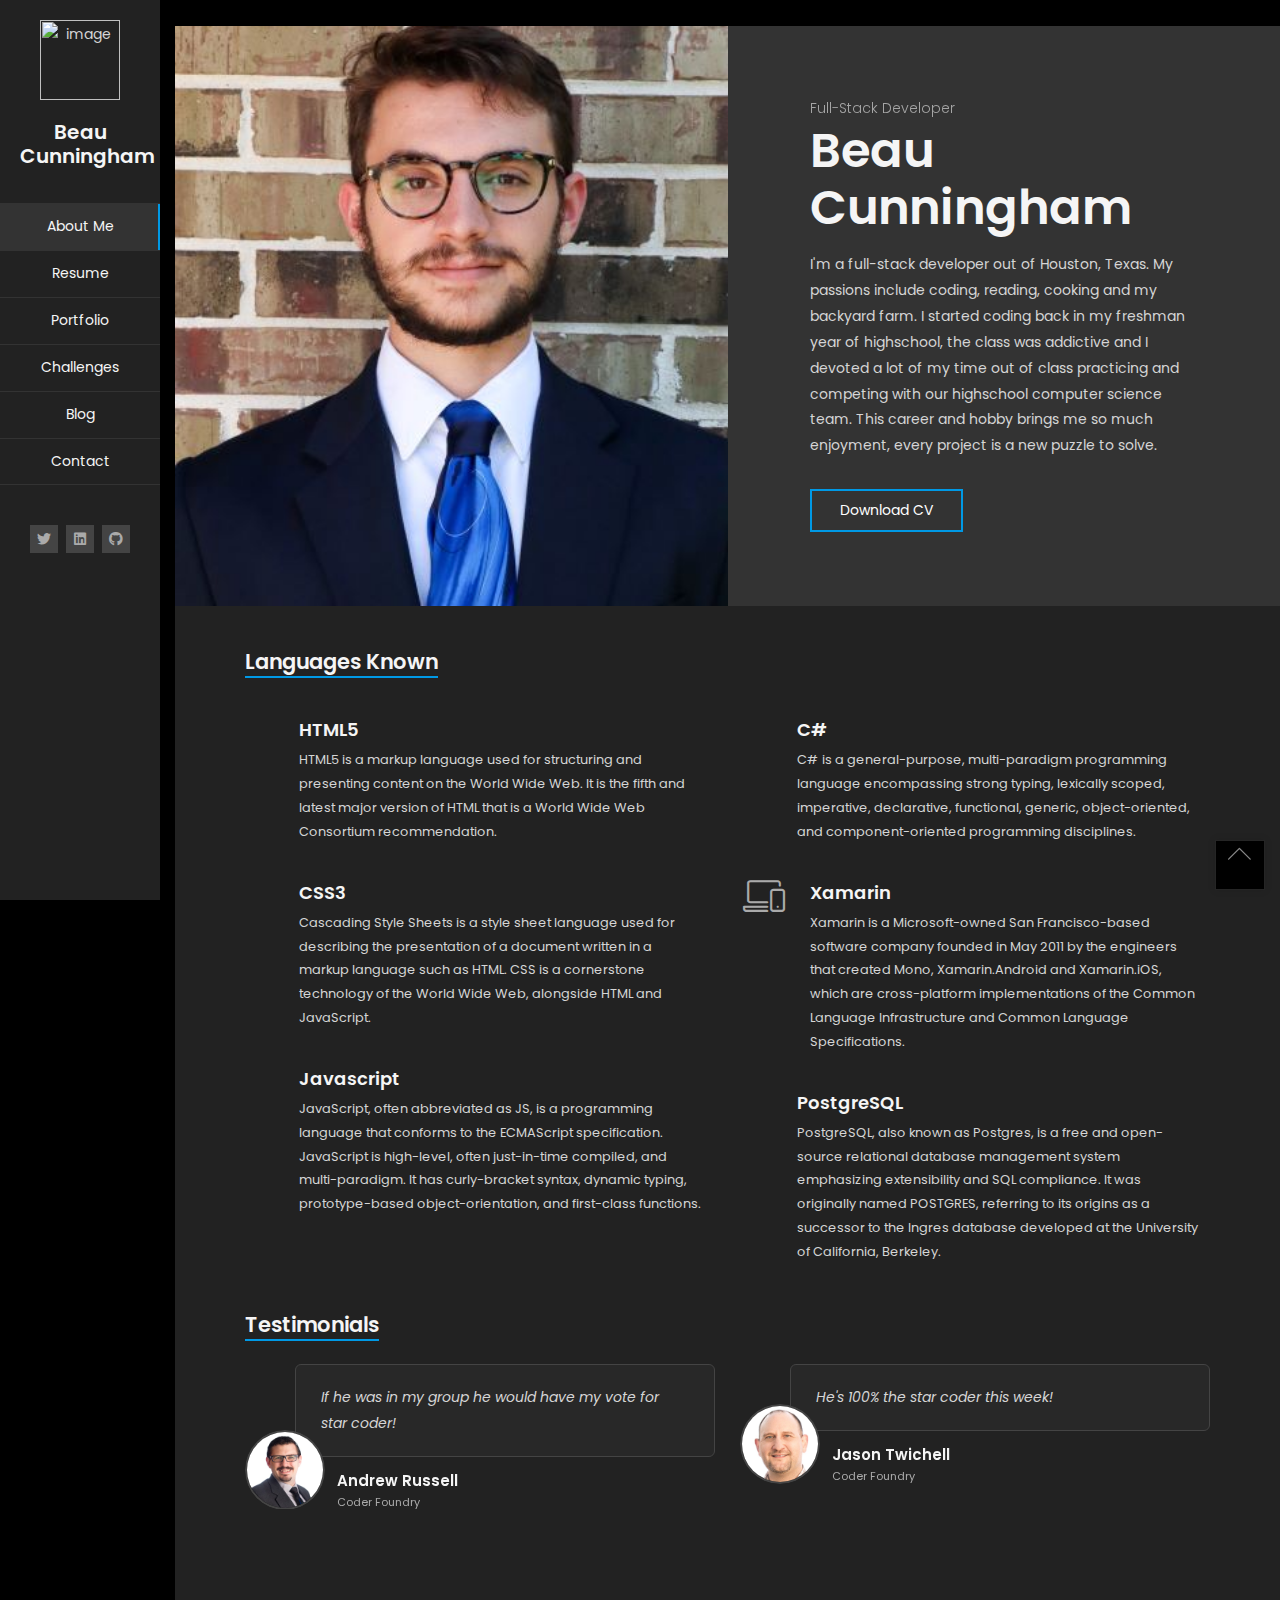
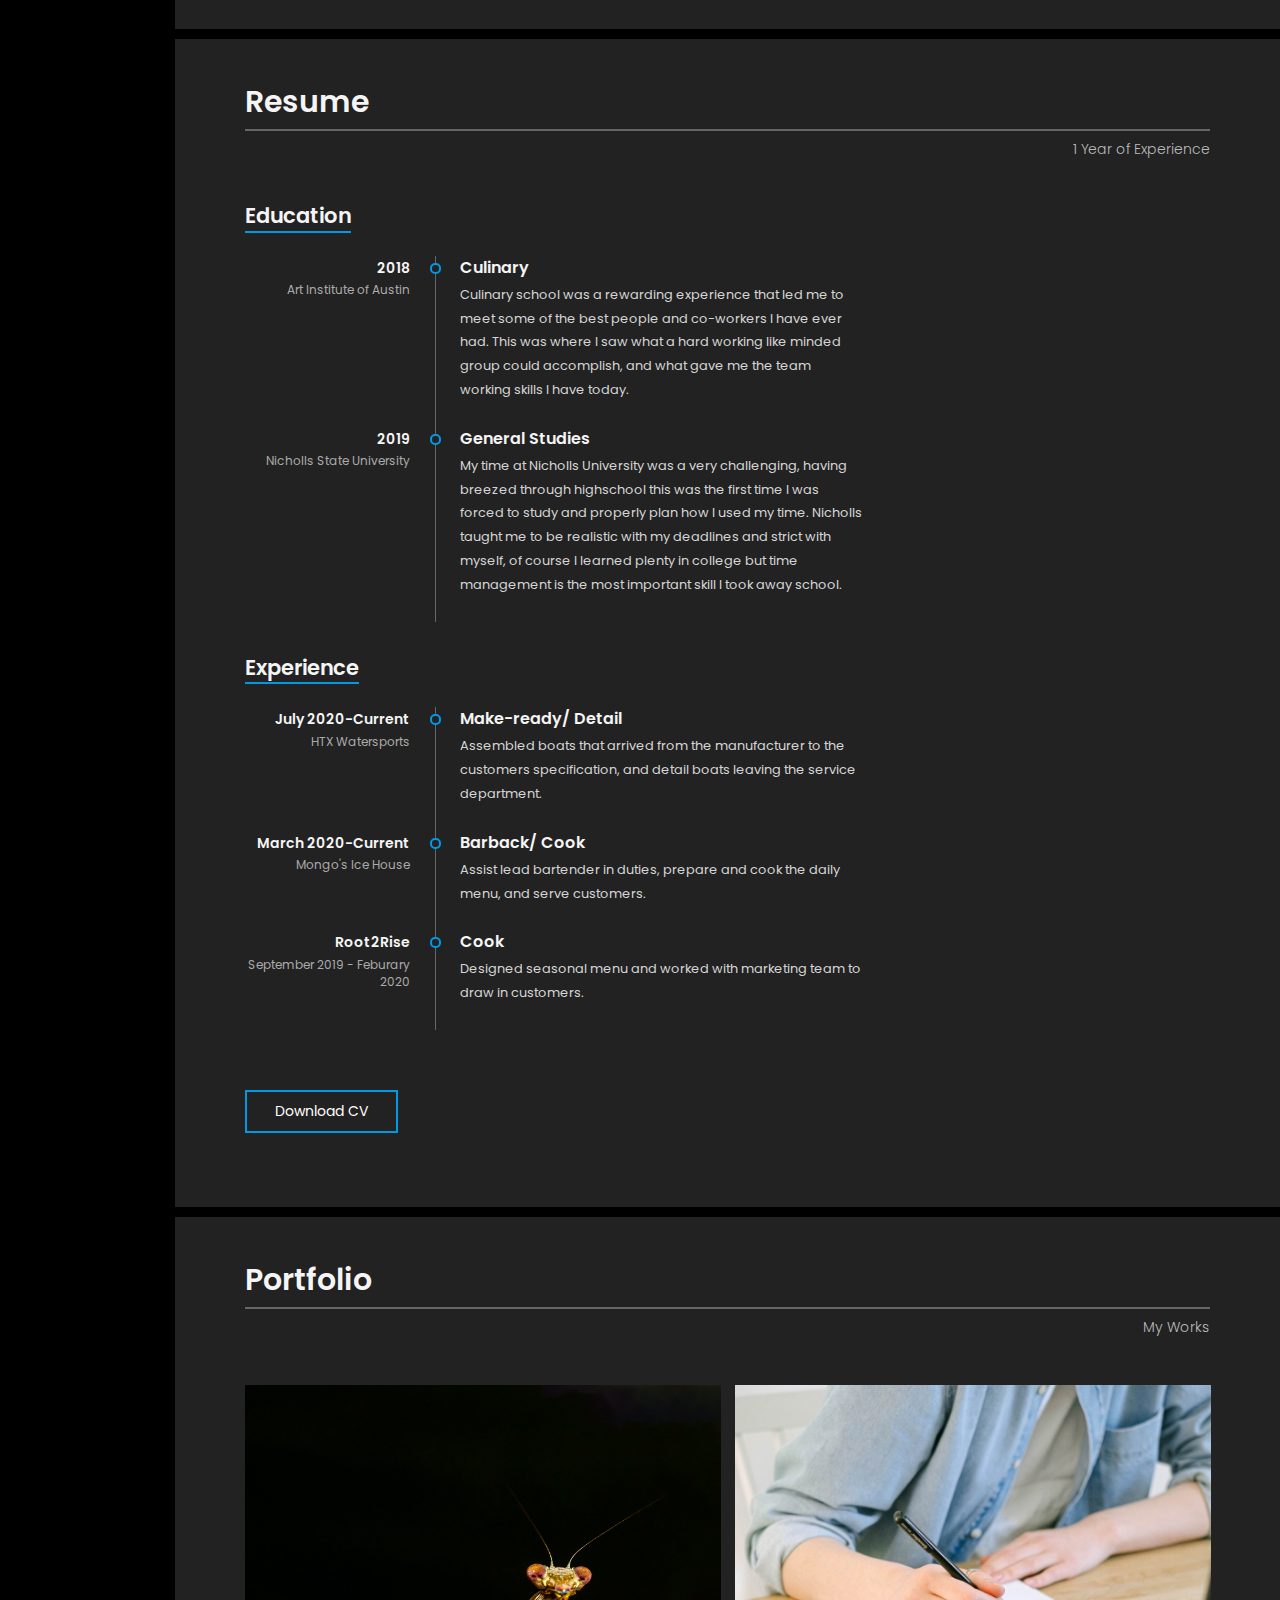
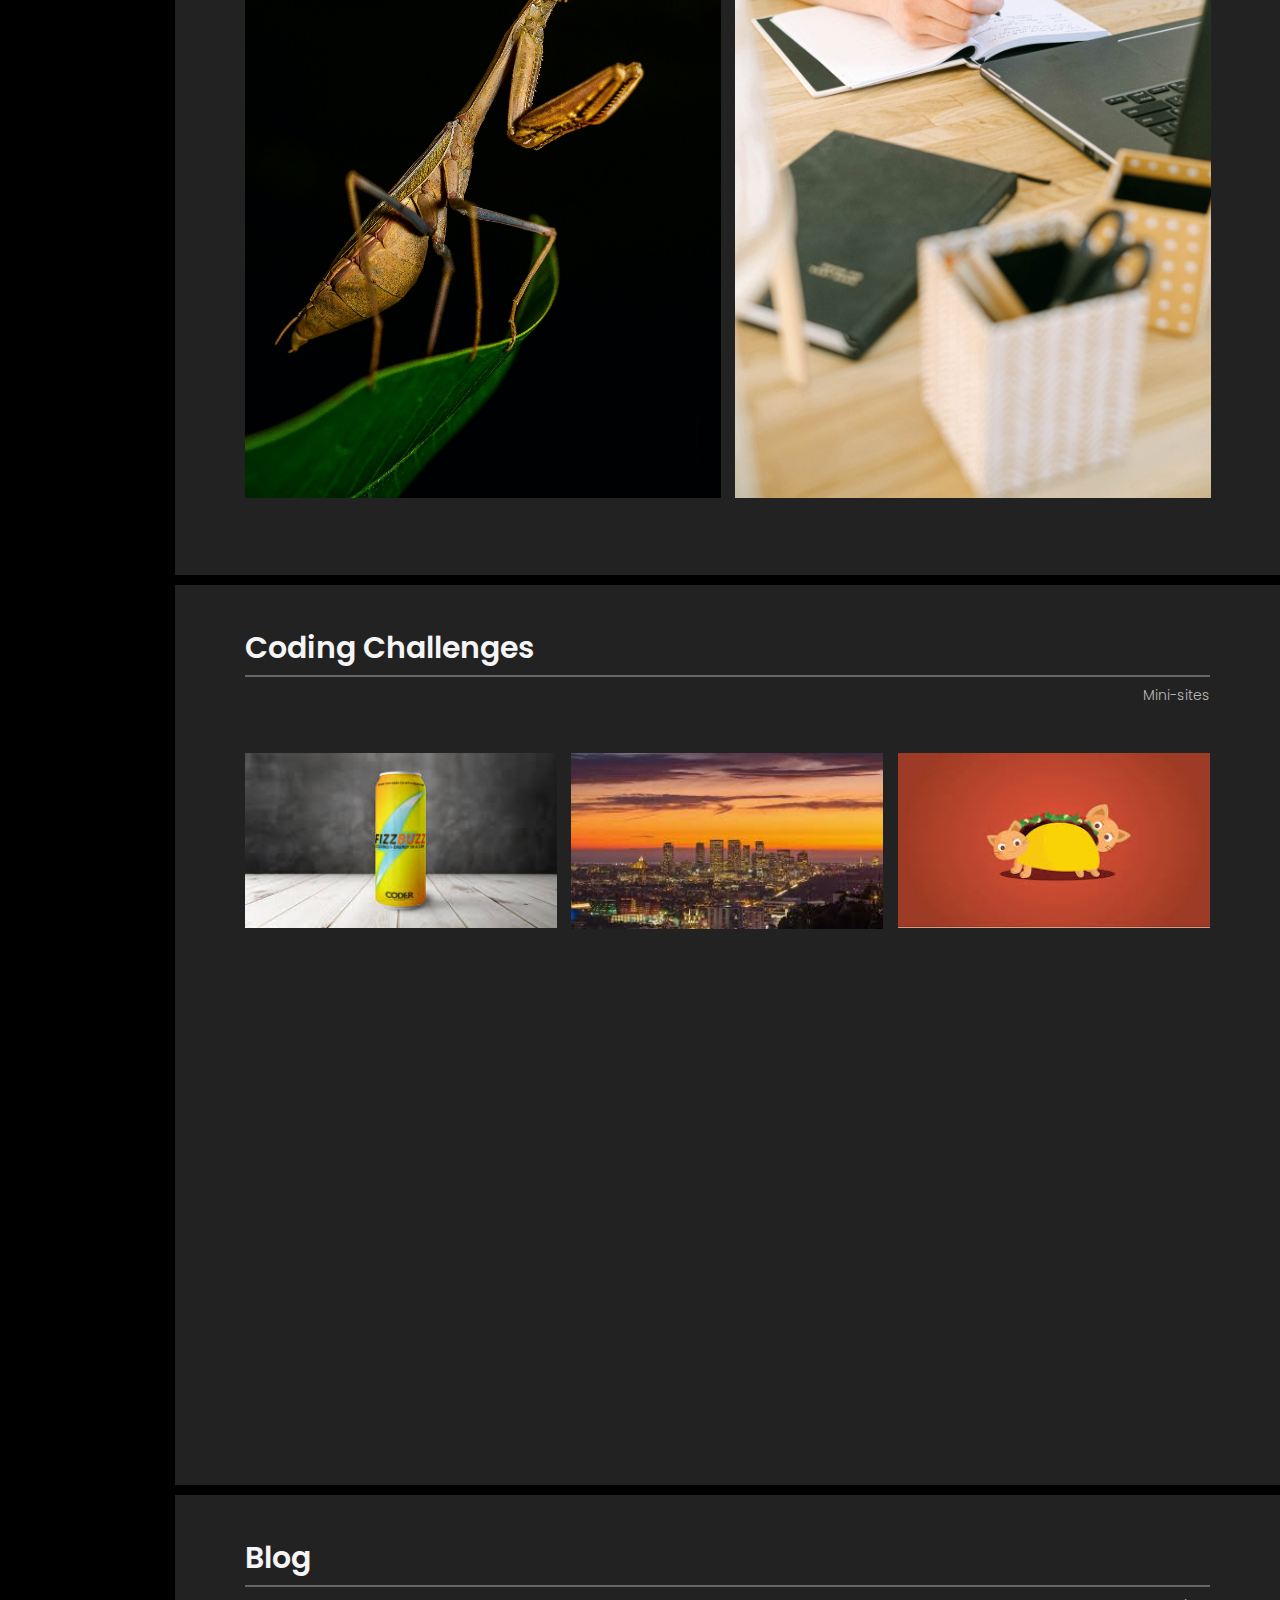
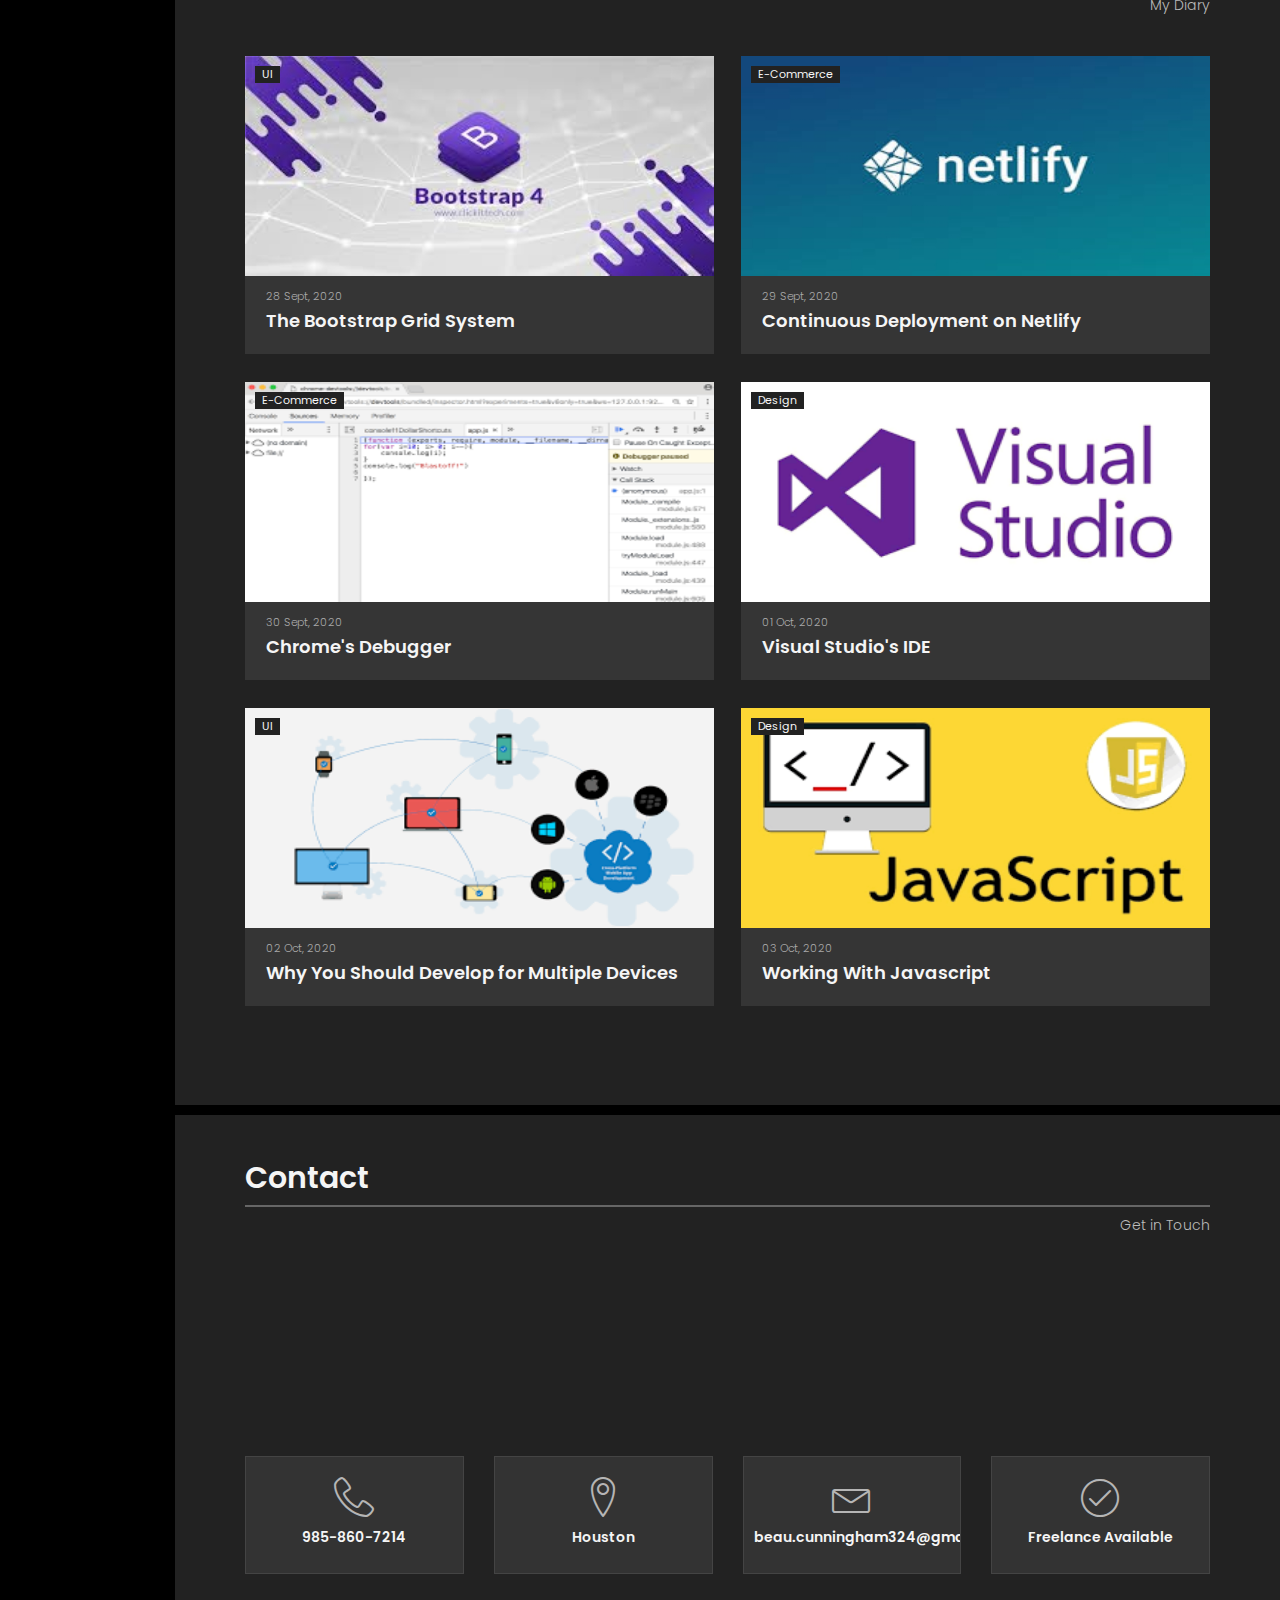
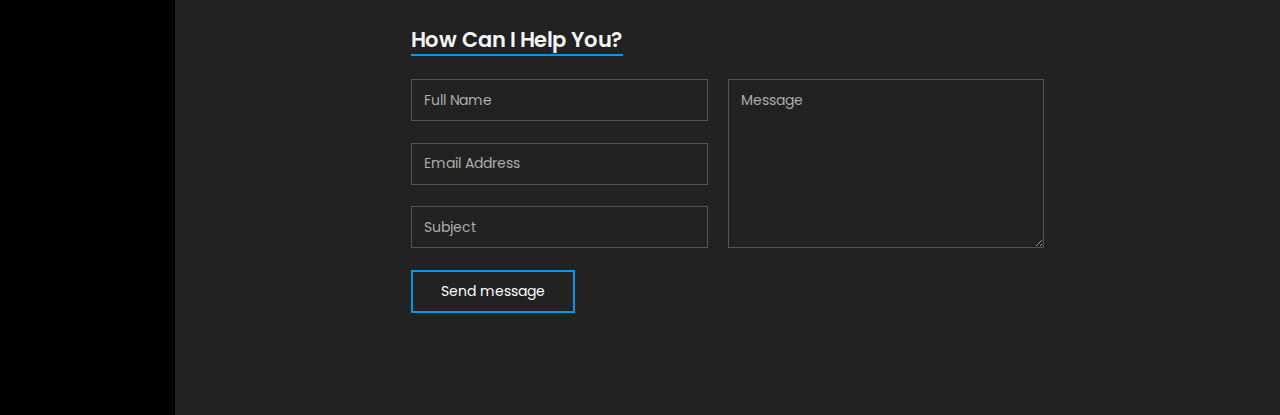
==== commit 826f49ee: "Revamp" ====
--- a/index.html
+++ b/index.html
@@ -449,7 +449,7 @@
                                         <div class="portfolio-content">
 
                                             <!-- Portfolio Grid -->
-                                            <div class="portfolio-grid four-columns">
+                                            <div class="portfolio-grid two-columns">
 
                                                 <figure class="item lbaudio" data-groups='["category_all", "category_soundcloud"]'>
 
@@ -460,7 +460,7 @@
                                                     <h4 class="name">Bug Tracker</h4>
                                                     <span class="category">Bug Tracker</span>
                                                 </figure>
-                                                <figure class="item standard" data-groups='["category_all", "category_media"]'>
+                                                <!--<figure class="item standard" data-groups='["category_all", "category_media"]'>
                                                     <div class="portfolio-item-img">
                                                         <img src="images/pexels-karolina-grabowska-4386433.jpg" alt="Financial Portal MVC" title="" />
                                                         <a href="FinancialPortalMVC.html" class="ajax-page-load"></a>
@@ -475,7 +475,7 @@
                                                     </div>
                                                     <h4 class="name">Financial Portal API</h4>
                                                     <span class="category">Financial Portal API</span>
-                                                </figure>
+                                                </figure>-->
                                                 <figure class="item lbvideo" data-groups='["category_all", "category_vimeo-videos"]'>
                                                     <div class="portfolio-item-img">
                                                         <img src="images/pexels-ivan-samkov-4240497.jpg" alt="Personal Blog" title="" />
@@ -607,87 +607,6 @@
 
                                             </div>
                                         </div>
-                                        <figure class="item standard" data-groups='["category_all", "category_media"]'>
-                                            <div class="portfolio-item-img">
-                                                <img src="images/SumOfAllFears.jpg" alt="Sum of All Fears" title="" />
-                                                <a href="portfolio-1.html" class="ajax-page-load"></a>
-                                            </div>
-                                            <h4 class="name">Sum of All Fears</h4>
-                                            <span class="category">Coding Challenge</span>
-                                        </figure>
-                                        <div id="sumModal" class="modal fade" role="dialog">
-                                            <div class="modal-dialog">
-
-                                                <!-- Modal content-->
-                                                <div class="modal-content">
-                                                    <div class="modal-header">
-                                                        <button type="button" class="close" data-dismiss="modal">&times;</button>
-                                                        <h4 class="modal-title">Modal Header</h4>
-                                                    </div>
-                                                    <div class="modal-body">
-                                                        <p>Some text in the modal.</p>
-                                                    </div>
-                                                    <div class="modal-footer">
-                                                        <button type="button" class="btn btn-default" data-dismiss="modal">Close</button>
-                                                    </div>
-                                                </div>
-
-                                            </div>
-                                        </div>
-                                        <figure class="item lbimage" data-groups='["category_all", "category_mockups"]'>
-                                            <div class="portfolio-item-img">
-                                                <img src="images/TreeConstructor.jpg" alt="Tree Constructor" title="" />
-                                                <a class="lightbox" title="Tree Constructor" href="images/5.jpg"></a>
-                                            </div>
-                                            <h4 class="name">Tree Constructor</h4>
-                                            <span class="category">Coding Challenge</span>
-                                        </figure>
-                                        <div id="tcModal" class="modal fade" role="dialog">
-                                            <div class="modal-dialog">
-
-                                                <!-- Modal content-->
-                                                <div class="modal-content">
-                                                    <div class="modal-header">
-                                                        <button type="button" class="close" data-dismiss="modal">&times;</button>
-                                                        <h4 class="modal-title">Modal Header</h4>
-                                                    </div>
-                                                    <div class="modal-body">
-                                                        <p>Some text in the modal.</p>
-                                                    </div>
-                                                    <div class="modal-footer">
-                                                        <button type="button" class="btn btn-default" data-dismiss="modal">Close</button>
-                                                    </div>
-                                                </div>
-
-                                            </div>
-                                        </div>
-                                        <figure class="item lbvideo" data-groups='["category_all", "category_youtube-videos"]'>
-                                            <div class="portfolio-item-img">
-                                                <img src="images/FindIntersection.jpg" alt="Find Intersection" title="" />
-                                                <a href="https://www.youtube.com/embed/bg0gv2YpIok" class="lightbox mfp-iframe" title="Find Intersection"></a>
-                                            </div>
-                                            <h4 class="name">Find Intersection</h4>
-                                            <span class="category">Coding Challenge</span>
-                                        </figure>
-                                        <div id="fiModal" class="modal fade" role="dialog">
-                                            <div class="modal-dialog">
-
-                                                <!-- Modal content-->
-                                                <div class="modal-content">
-                                                    <div class="modal-header">
-                                                        <button type="button" class="close" data-dismiss="modal">&times;</button>
-                                                        <h4 class="modal-title">Modal Header</h4>
-                                                    </div>
-                                                    <div class="modal-body">
-                                                        <p>Some text in the modal.</p>
-                                                    </div>
-                                                    <div class="modal-footer">
-                                                        <button type="button" class="btn btn-default" data-dismiss="modal">Close</button>
-                                                    </div>
-                                                </div>
-
-                                            </div>
-                                        </div>
                                     </div>
                                 </div>
                             </div>
@@ -695,6 +614,27 @@
 
                     </section>
                     <!-- /Portfolio Subpage -->
+                    <div id="comingSoonModal" class="modal fade" role="dialog">
+                        <div class="modal-dialog">
+
+                            <!-- Modal content-->
+                            <div class="modal-content">
+                                <div class="modal-header">
+                                    <h4 class="modal-title">Coming soon</h4>
+                                    <button type="button" class="close" data-dismiss="modal">&times;</button>
+
+                                </div>
+                                <div class="modal-body text-center">
+                                    <p>This item hasn't been implemented yet.</p>
+                                    <img src="images/comingSoon.png" />
+                                </div>
+                                <div class="modal-footer">
+                                    <button type="button" class="btn btn-default" data-dismiss="modal">Close</button>
+                                </div>
+                            </div>
+
+                        </div>
+                    </div>
                     <!-- Blog Subpage -->
                     <section class="pt-page" id="blog">
                         <div class="section-inner custom-page-content">
@@ -713,9 +653,9 @@
                                                 <div class="blog-card">
                                                     <div class="media-block">
                                                         <div class="category">
-                                                            <a href="#" title="View all posts in UI">UI</a>
-                                                        </div>
-                                                        <a href="blog-post-1.html" target=" _ blank">
+                                                            <a href="" title="View all posts in UI">UI</a>
+                                                        </div>
+                                                        <a data-toggle="modal" data-target="#comingSoonModal">
 
                                                             <img src="images/BootStrapBlogPicR.jpg" class="size-blog-masonry-image-two-c" alt="The Bootstrap Grid System" title="" />
                                                             <div class="mask"></div>
@@ -737,7 +677,7 @@
                                                         <div class="category">
                                                             <a href="#" title="Continuous Deployment on Netlify">E-Commerce</a>
                                                         </div>
-                                                        <a href="blog-post-1.html" target="_blank">
+                                                        <a data-toggle="modal" data-target="#comingSoonModal">
 
                                                             <img src="images/NetlifyBlogPicR.jpg" class="size-blog-masonry-image-two-c " alt="Continuous Deployment on Netlify" title="" />
                                                             <div class="mask"></div>
@@ -759,7 +699,7 @@
                                                         <div class="category">
                                                             <a href="#" title="Chrome's Debugger">E-Commerce</a>
                                                         </div>
-                                                        <a href="blog-post-1.html" target="_blank">
+                                                        <a data-toggle="modal" data-target="#comingSoonModal">
 
                                                             <img src="images/ChromeDebuggerBlogR.png" class="size-blog-masonry-image-two-c" alt="Chrome's Debugger" title="" />
                                                             <div class="mask"></div>
@@ -781,7 +721,7 @@
                                                         <div class="category">
                                                             <a href="#" title="Visual Studio's IDE">Design</a>
                                                         </div>
-                                                        <a href="blog-post-1.html" target="_blank">
+                                                        <a data-toggle="modal" data-target="#comingSoonModal">
 
                                                             <img src="images/VisualStudioBlogPicR.png" class="size-blog-masonry-image-two-c" alt="Visual Studio's IDE" title="" />
                                                             <div class="mask"></div>
@@ -789,7 +729,7 @@
                                                     </div>
                                                     <div class="post-info">
                                                         <div class="post-date">01 Oct, 2020</div>
-                                                        <a href="blog-post-1.html" target="_blank">
+                                                        <a data-toggle="modal" data-target="#comingSoonModal">
                                                             <h4 class="blog-item-title">Visual Studio's IDE</h4>
                                                         </a>
                                                     </div>
@@ -803,7 +743,7 @@
                                                         <div class="category">
                                                             <a href="#" title="View all posts in UI">UI</a>
                                                         </div>
-                                                        <a href="blog-post-1.html" target="_blank">
+                                                        <a data-toggle="modal" data-target="#comingSoonModal">
 
                                                             <img src="images/CrossPlatformBlogPicR.png" class="size-blog-masonry-image-two-c" alt="Why You Should Develop for Multiple Devices" title="" />
                                                             <div class="mask"></div>
@@ -825,7 +765,7 @@
                                                         <div class="category">
                                                             <a href="#" title="View all posts in Design">Design</a>
                                                         </div>
-                                                        <a href="blog-post-1.html" target="_blank">
+                                                        <a data-toggle="modal" data-target="#comingSoonModal">
 
                                                             <img src="images/JavascriptBlogPicR.png" class="size-blog-masonry-image-two-c" alt="Working With Javascript" title="" />
                                                             <div class="mask"></div>
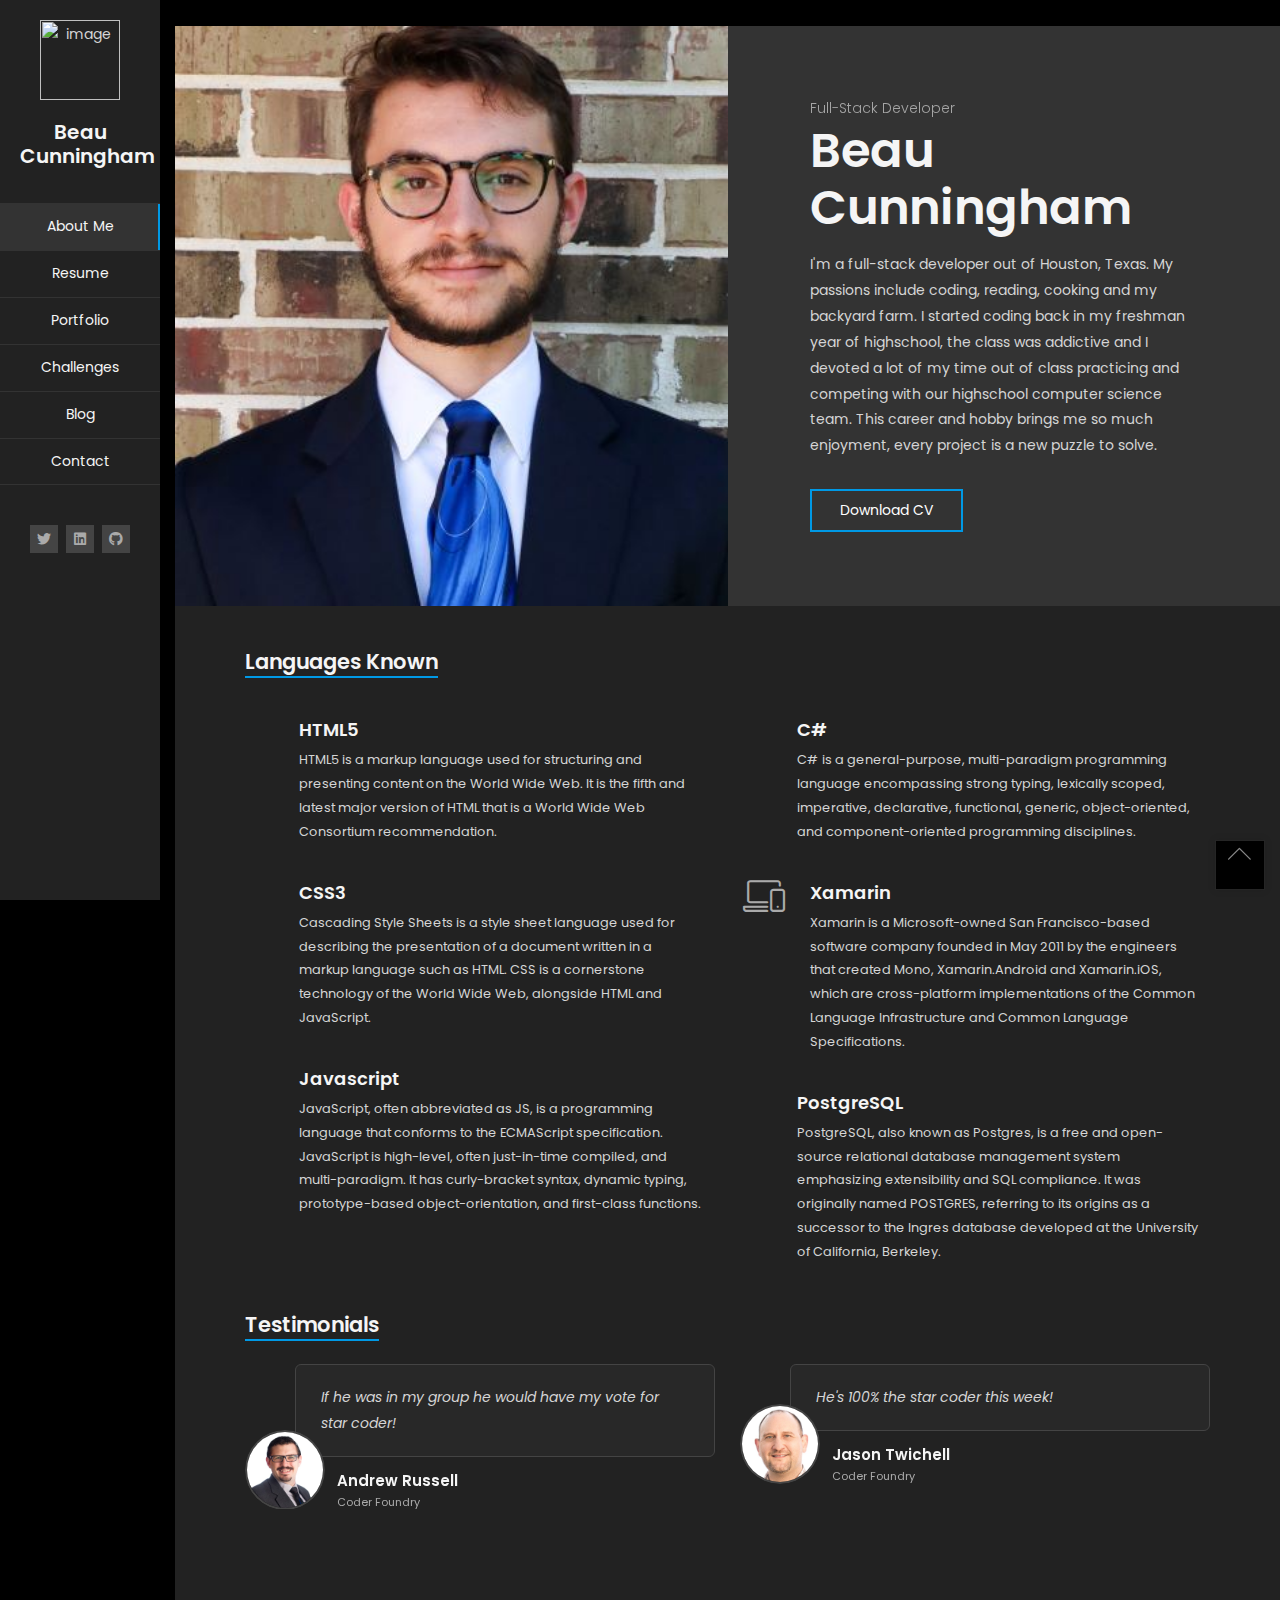
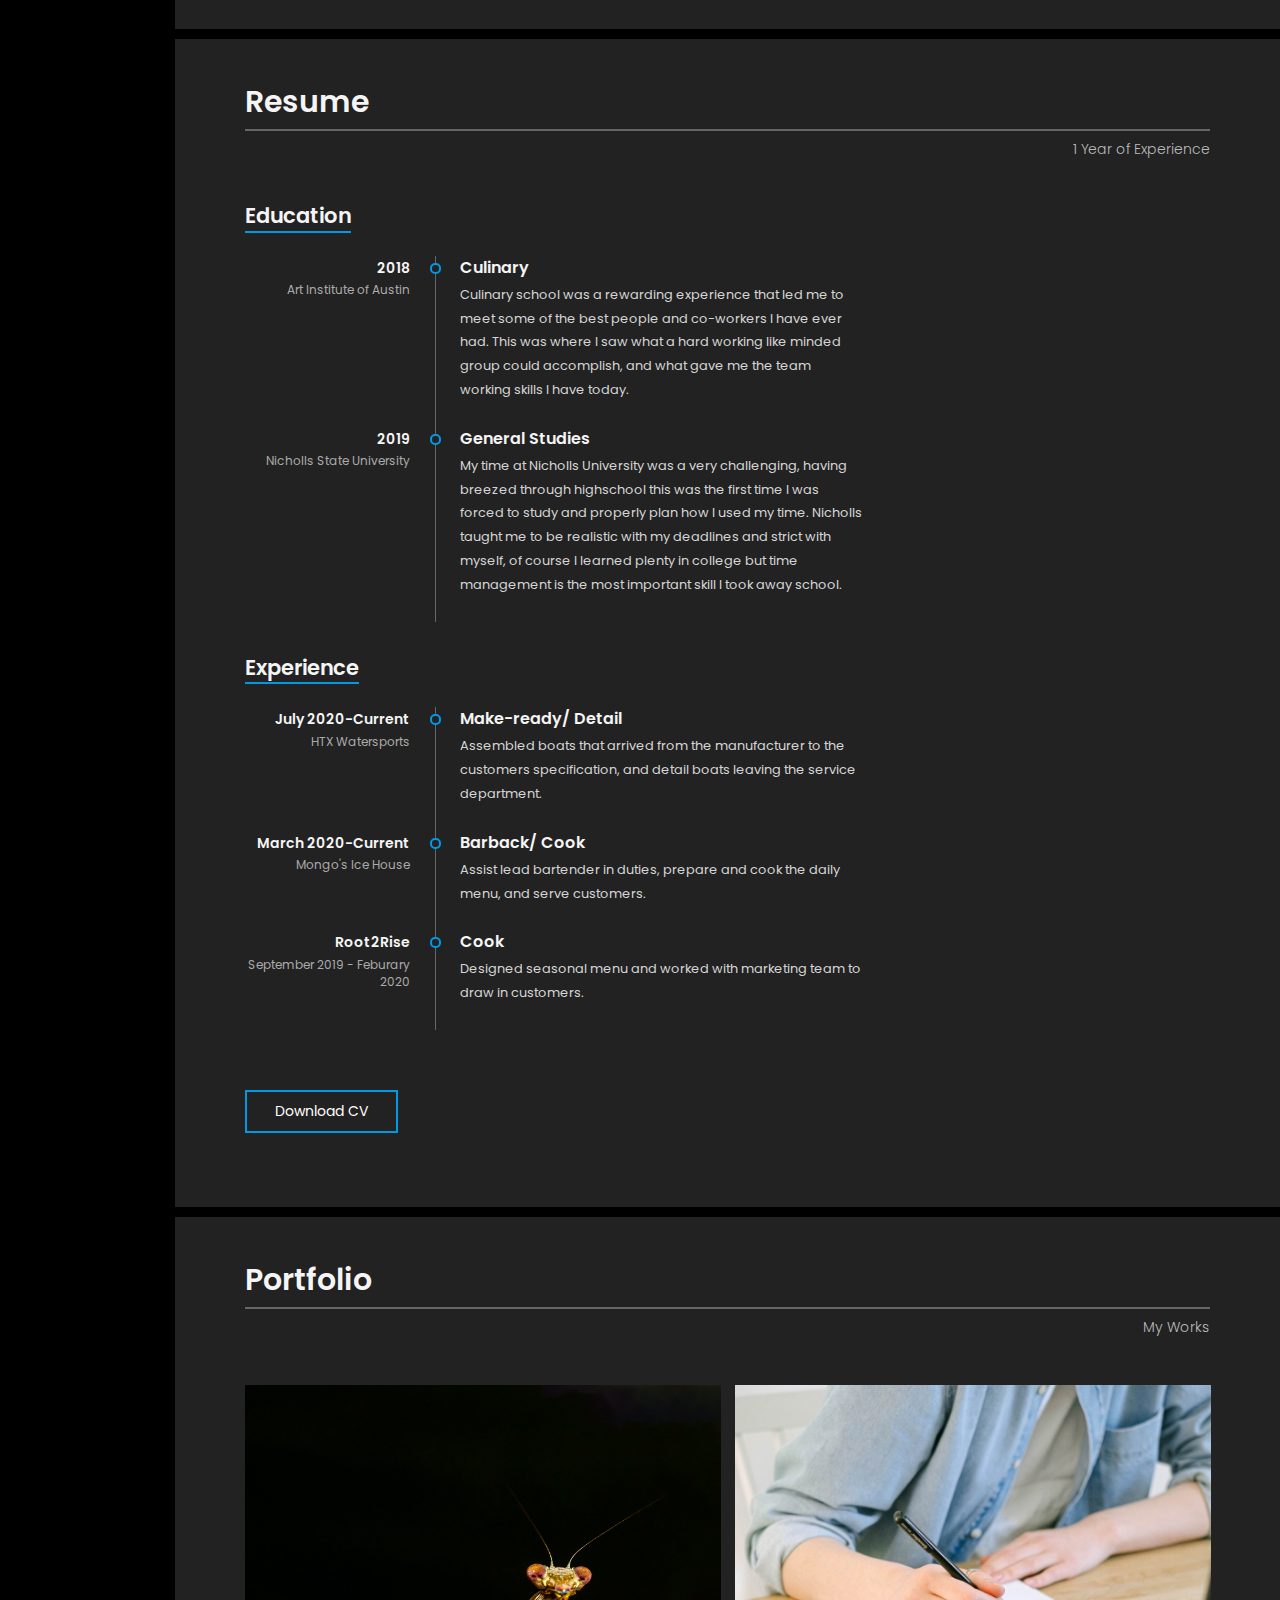
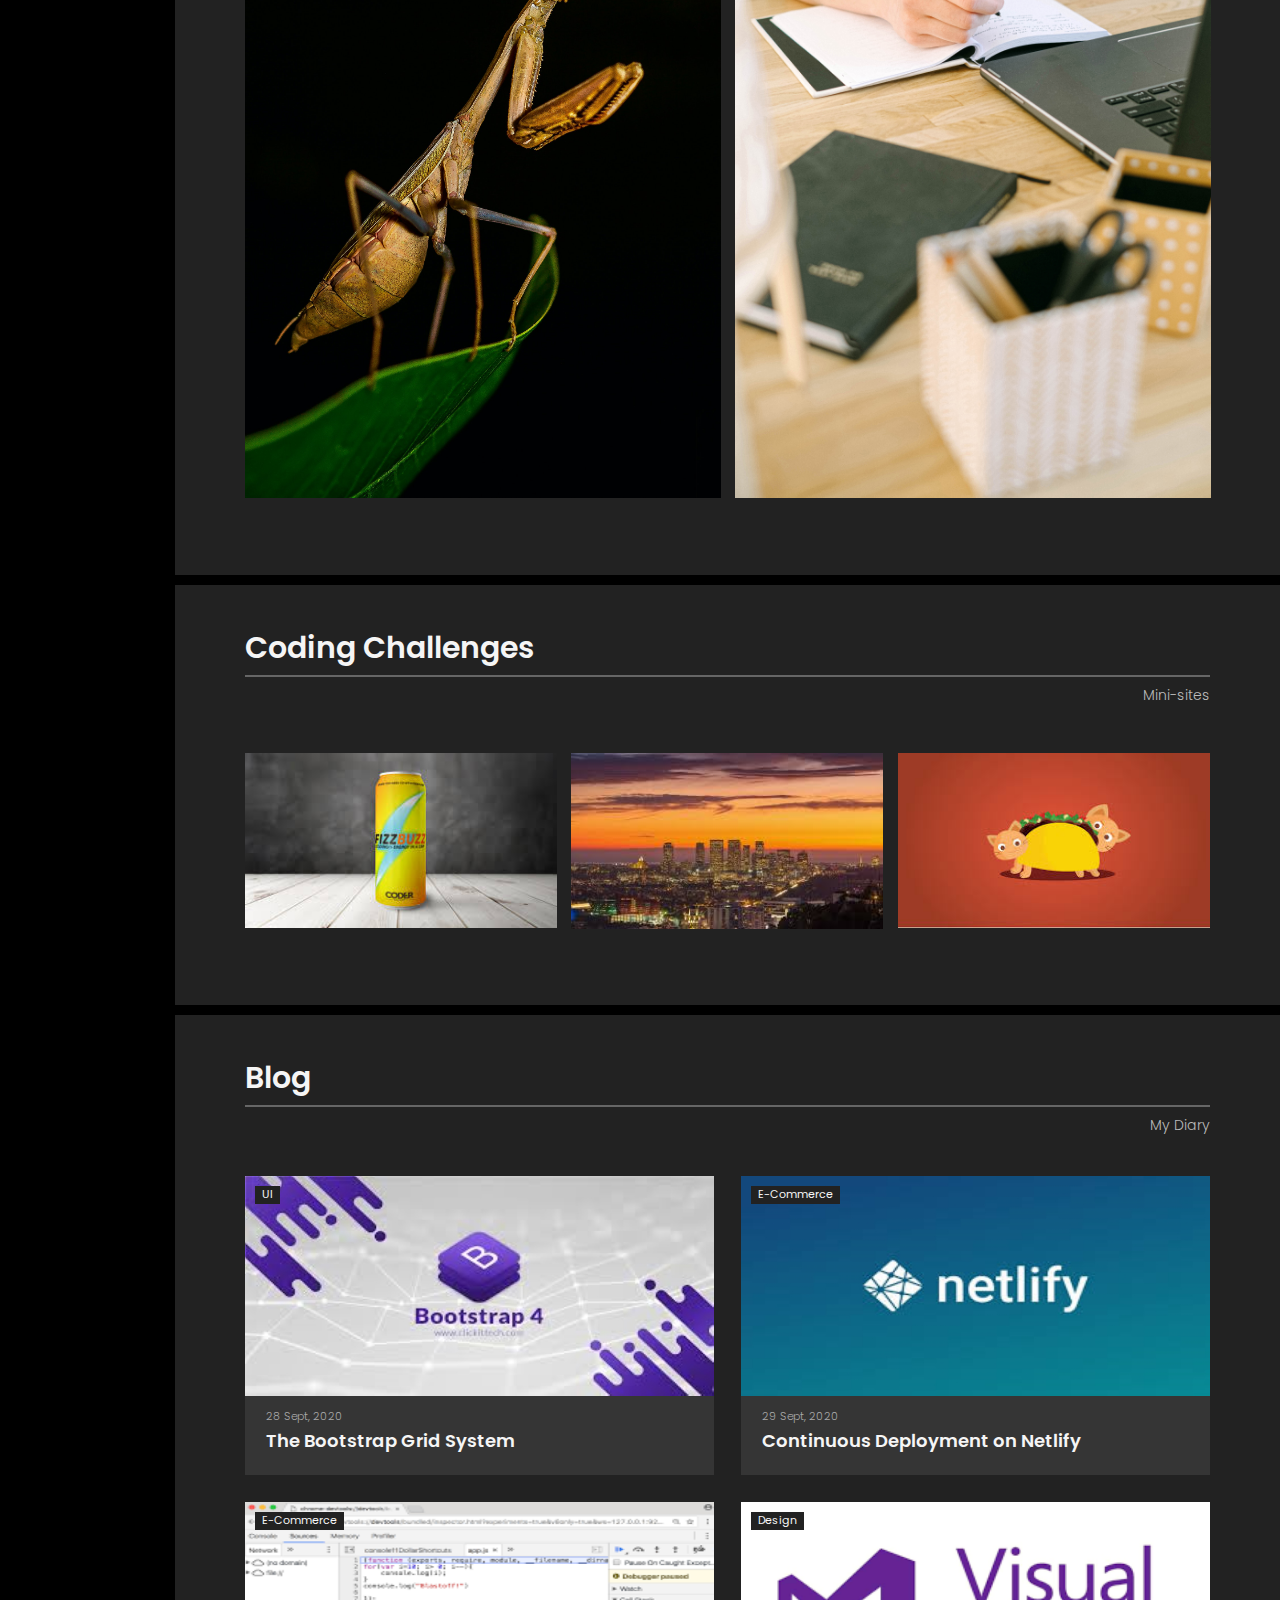
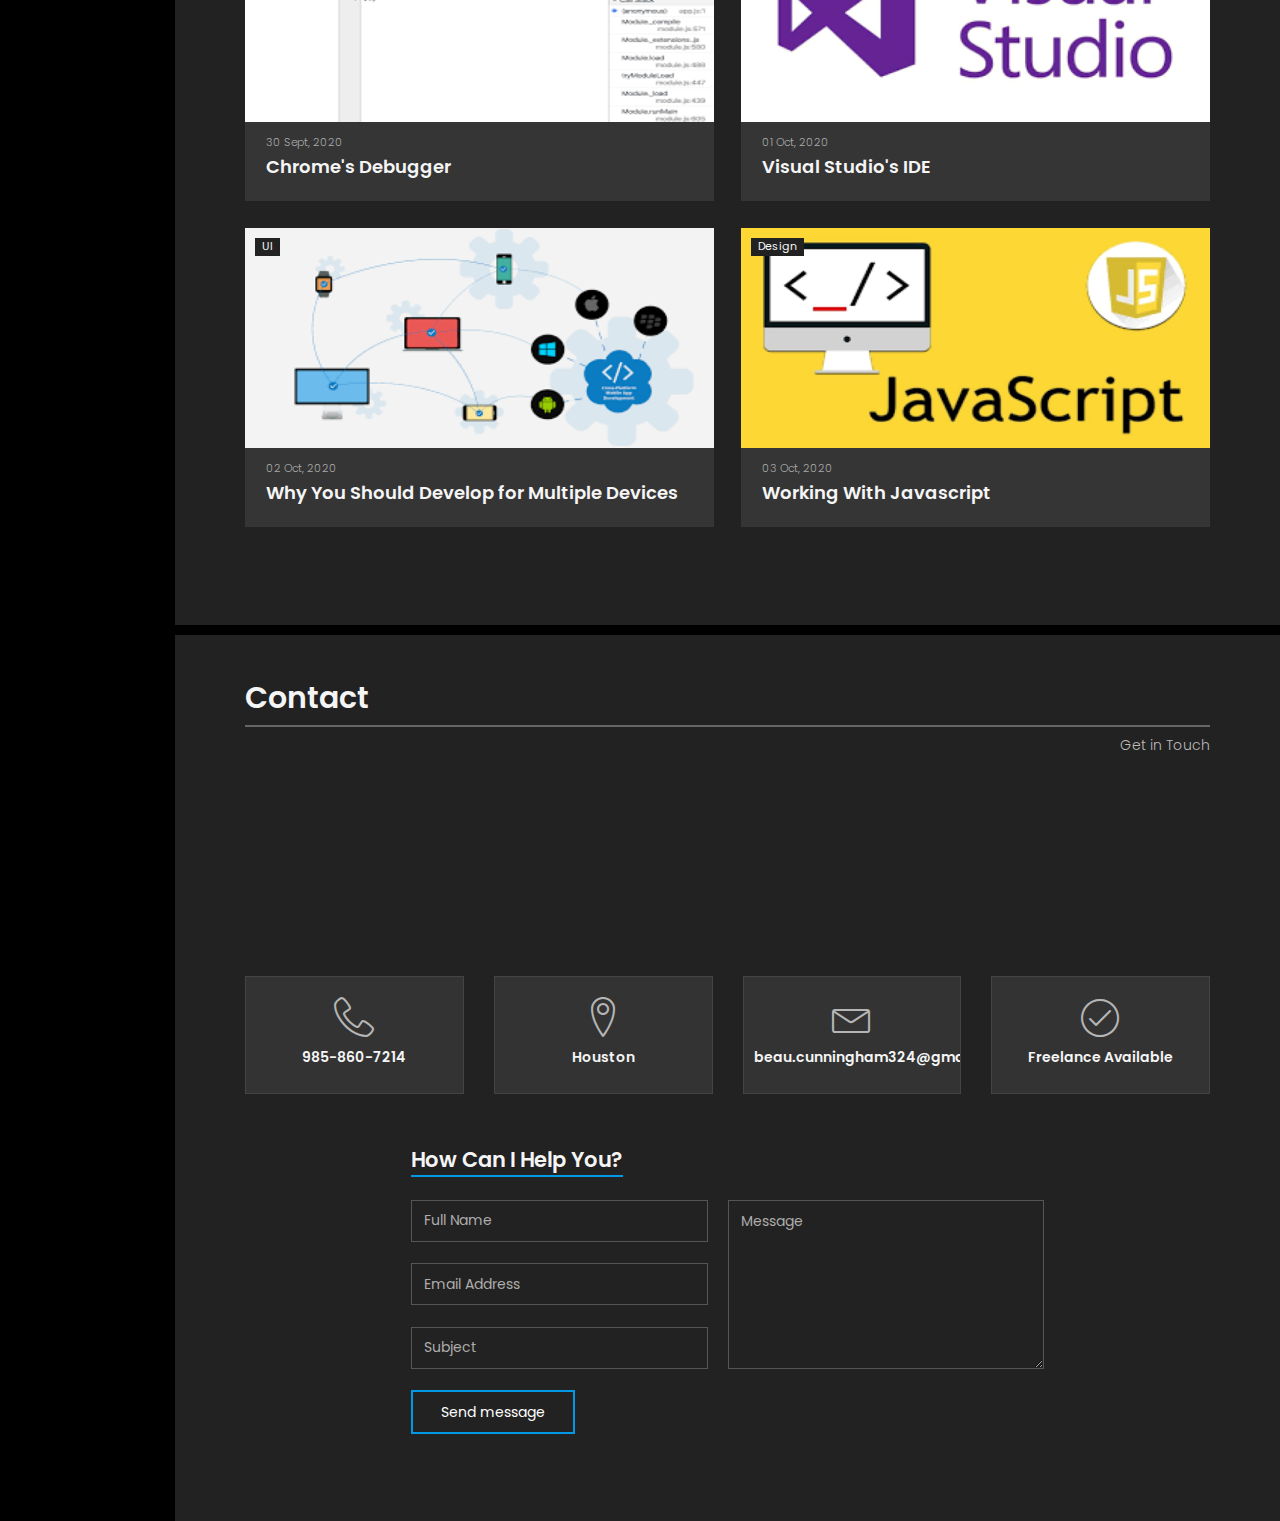
==== commit edffdae5: "Blog Posts" ====
--- a/index.html
+++ b/index.html
@@ -655,7 +655,7 @@
                                                         <div class="category">
                                                             <a href="" title="View all posts in UI">UI</a>
                                                         </div>
-                                                        <a data-toggle="modal" data-target="#comingSoonModal">
+                                                        <a href="https://www.the-rabbit-hole.herokuapp.com">
 
                                                             <img src="images/BootStrapBlogPicR.jpg" class="size-blog-masonry-image-two-c" alt="The Bootstrap Grid System" title="" />
                                                             <div class="mask"></div>
@@ -663,7 +663,7 @@
                                                     </div>
                                                     <div class="post-info">
                                                         <div class="post-date">28 Sept, 2020</div>
-                                                        <a href="blog-post-1.html">
+                                                        <a href="https://www.the-rabbit-hole.herokuapp.com">
                                                             <h4 class="blog-item-title">The Bootstrap Grid System</h4>
                                                         </a>
                                                     </div>
@@ -675,9 +675,9 @@
                                                 <div class="blog-card">
                                                     <div class="media-block">
                                                         <div class="category">
-                                                            <a href="#" title="Continuous Deployment on Netlify">E-Commerce</a>
-                                                        </div>
-                                                        <a data-toggle="modal" data-target="#comingSoonModal">
+                                                            <a href="https://www.the-rabbit-hole.herokuapp.com" title="Continuous Deployment on Netlify">E-Commerce</a>
+                                                        </div>
+                                                        <a href="https://www.the-rabbit-hole.herokuapp.com">
 
                                                             <img src="images/NetlifyBlogPicR.jpg" class="size-blog-masonry-image-two-c " alt="Continuous Deployment on Netlify" title="" />
                                                             <div class="mask"></div>
@@ -685,7 +685,7 @@
                                                     </div>
                                                     <div class="post-info">
                                                         <div class="post-date">29 Sept, 2020</div>
-                                                        <a href="blog-post-1.html">
+                                                        <a href="https://www.the-rabbit-hole.herokuapp.com">
                                                             <h4 class="blog-item-title">Continuous Deployment on Netlify</h4>
                                                         </a>
                                                     </div>
@@ -697,9 +697,9 @@
                                                 <div class="blog-card">
                                                     <div class="media-block">
                                                         <div class="category">
-                                                            <a href="#" title="Chrome's Debugger">E-Commerce</a>
-                                                        </div>
-                                                        <a data-toggle="modal" data-target="#comingSoonModal">
+                                                            <a href="https://www.the-rabbit-hole.herokuapp.com" title="Chrome's Debugger">E-Commerce</a>
+                                                        </div>
+                                                        <a href="https://www.the-rabbit-hole.herokuapp.com">
 
                                                             <img src="images/ChromeDebuggerBlogR.png" class="size-blog-masonry-image-two-c" alt="Chrome's Debugger" title="" />
                                                             <div class="mask"></div>
@@ -719,9 +719,9 @@
                                                 <div class="blog-card">
                                                     <div class="media-block">
                                                         <div class="category">
-                                                            <a href="#" title="Visual Studio's IDE">Design</a>
-                                                        </div>
-                                                        <a data-toggle="modal" data-target="#comingSoonModal">
+                                                            <a href="https://www.the-rabbit-hole.herokuapp.com" title="Visual Studio's IDE">Design</a>
+                                                        </div>
+                                                        <a href="https://www.the-rabbit-hole.herokuapp.com">
 
                                                             <img src="images/VisualStudioBlogPicR.png" class="size-blog-masonry-image-two-c" alt="Visual Studio's IDE" title="" />
                                                             <div class="mask"></div>
@@ -729,7 +729,7 @@
                                                     </div>
                                                     <div class="post-info">
                                                         <div class="post-date">01 Oct, 2020</div>
-                                                        <a data-toggle="modal" data-target="#comingSoonModal">
+                                                        <a href="https://www.the-rabbit-hole.herokuapp.com">
                                                             <h4 class="blog-item-title">Visual Studio's IDE</h4>
                                                         </a>
                                                     </div>
@@ -741,9 +741,9 @@
                                                 <div class="blog-card">
                                                     <div class="media-block">
                                                         <div class="category">
-                                                            <a href="#" title="View all posts in UI">UI</a>
-                                                        </div>
-                                                        <a data-toggle="modal" data-target="#comingSoonModal">
+                                                            <a href="https://www.the-rabbit-hole.herokuapp.com" title="View all posts in UI">UI</a>
+                                                        </div>
+                                                        <a href="https://www.the-rabbit-hole.herokuapp.com">
 
                                                             <img src="images/CrossPlatformBlogPicR.png" class="size-blog-masonry-image-two-c" alt="Why You Should Develop for Multiple Devices" title="" />
                                                             <div class="mask"></div>
@@ -751,7 +751,7 @@
                                                     </div>
                                                     <div class="post-info">
                                                         <div class="post-date">02 Oct, 2020</div>
-                                                        <a href="blog-post-1.html" target="_blank">
+                                                        <a href="https://www.the-rabbit-hole.herokuapp.com" target="_blank">
                                                             <h4 class="blog-item-title">Why You Should Develop for Multiple Devices</h4>
                                                         </a>
                                                     </div>
@@ -763,9 +763,9 @@
                                                 <div class="blog-card">
                                                     <div class="media-block">
                                                         <div class="category">
-                                                            <a href="#" title="View all posts in Design">Design</a>
-                                                        </div>
-                                                        <a data-toggle="modal" data-target="#comingSoonModal">
+                                                            <a href="https://www.the-rabbit-hole.herokuapp.com" title="View all posts in Design">Design</a>
+                                                        </div>
+                                                        <a href="https://www.the-rabbit-hole.herokuapp.com">
 
                                                             <img src="images/JavascriptBlogPicR.png" class="size-blog-masonry-image-two-c" alt="Working With Javascript" title="" />
                                                             <div class="mask"></div>
@@ -773,7 +773,7 @@
                                                     </div>
                                                     <div class="post-info">
                                                         <div class="post-date">03 Oct, 2020</div>
-                                                        <a href="blog-post-1.html"><h4 class="blog-item-title">Working With Javascript</h4></a>
+                                                        <a href="https://www.the-rabbit-hole.herokuapp.com"><h4 class="blog-item-title">Working With Javascript</h4></a>
                                                     </div>
                                                 </div>
                                             </div>
--- a/content/main.css
+++ b/content/main.css
@@ -620,7 +620,7 @@
   height: auto;
   width: 100%;
   min-width: 100%;
-  min-height: 100%;
+  /*min-height: 100%;*/
   background-color: transparent;
   padding: 50px 70px 70px;
   background-color: #222;
